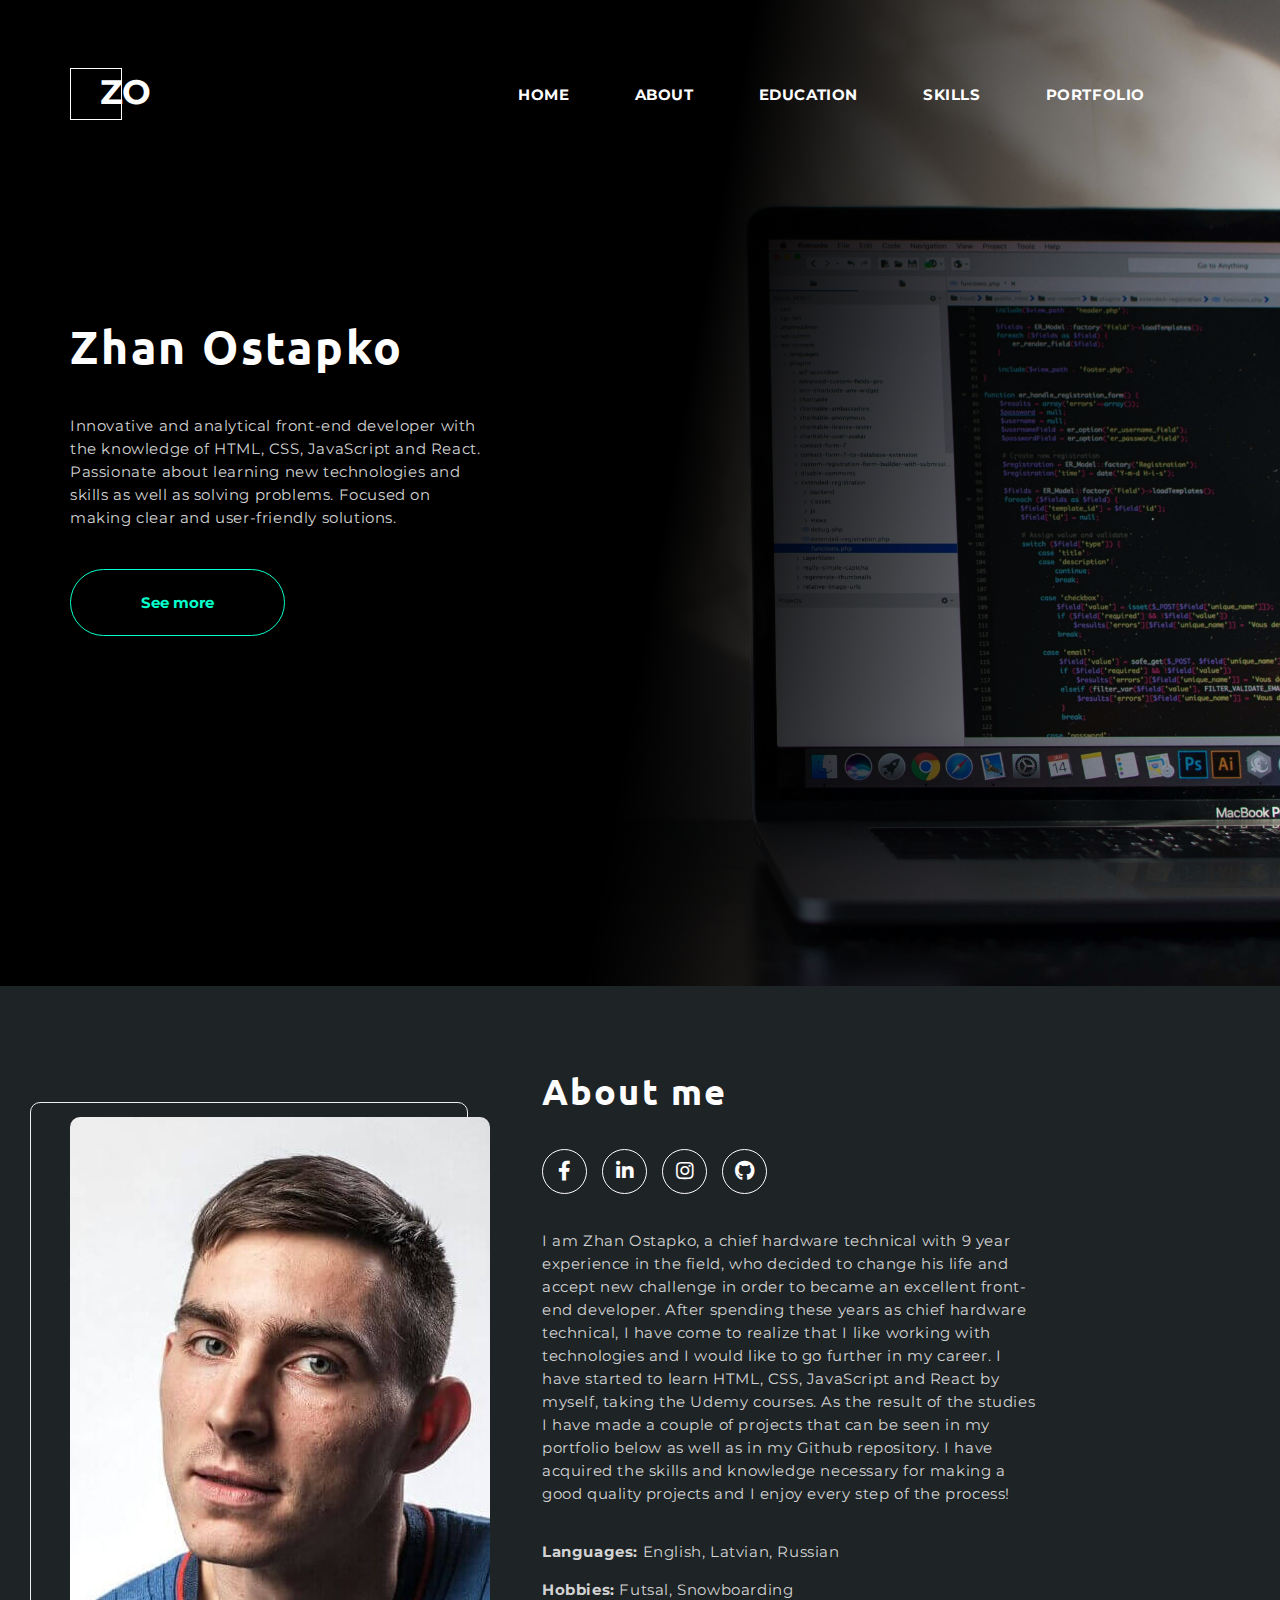
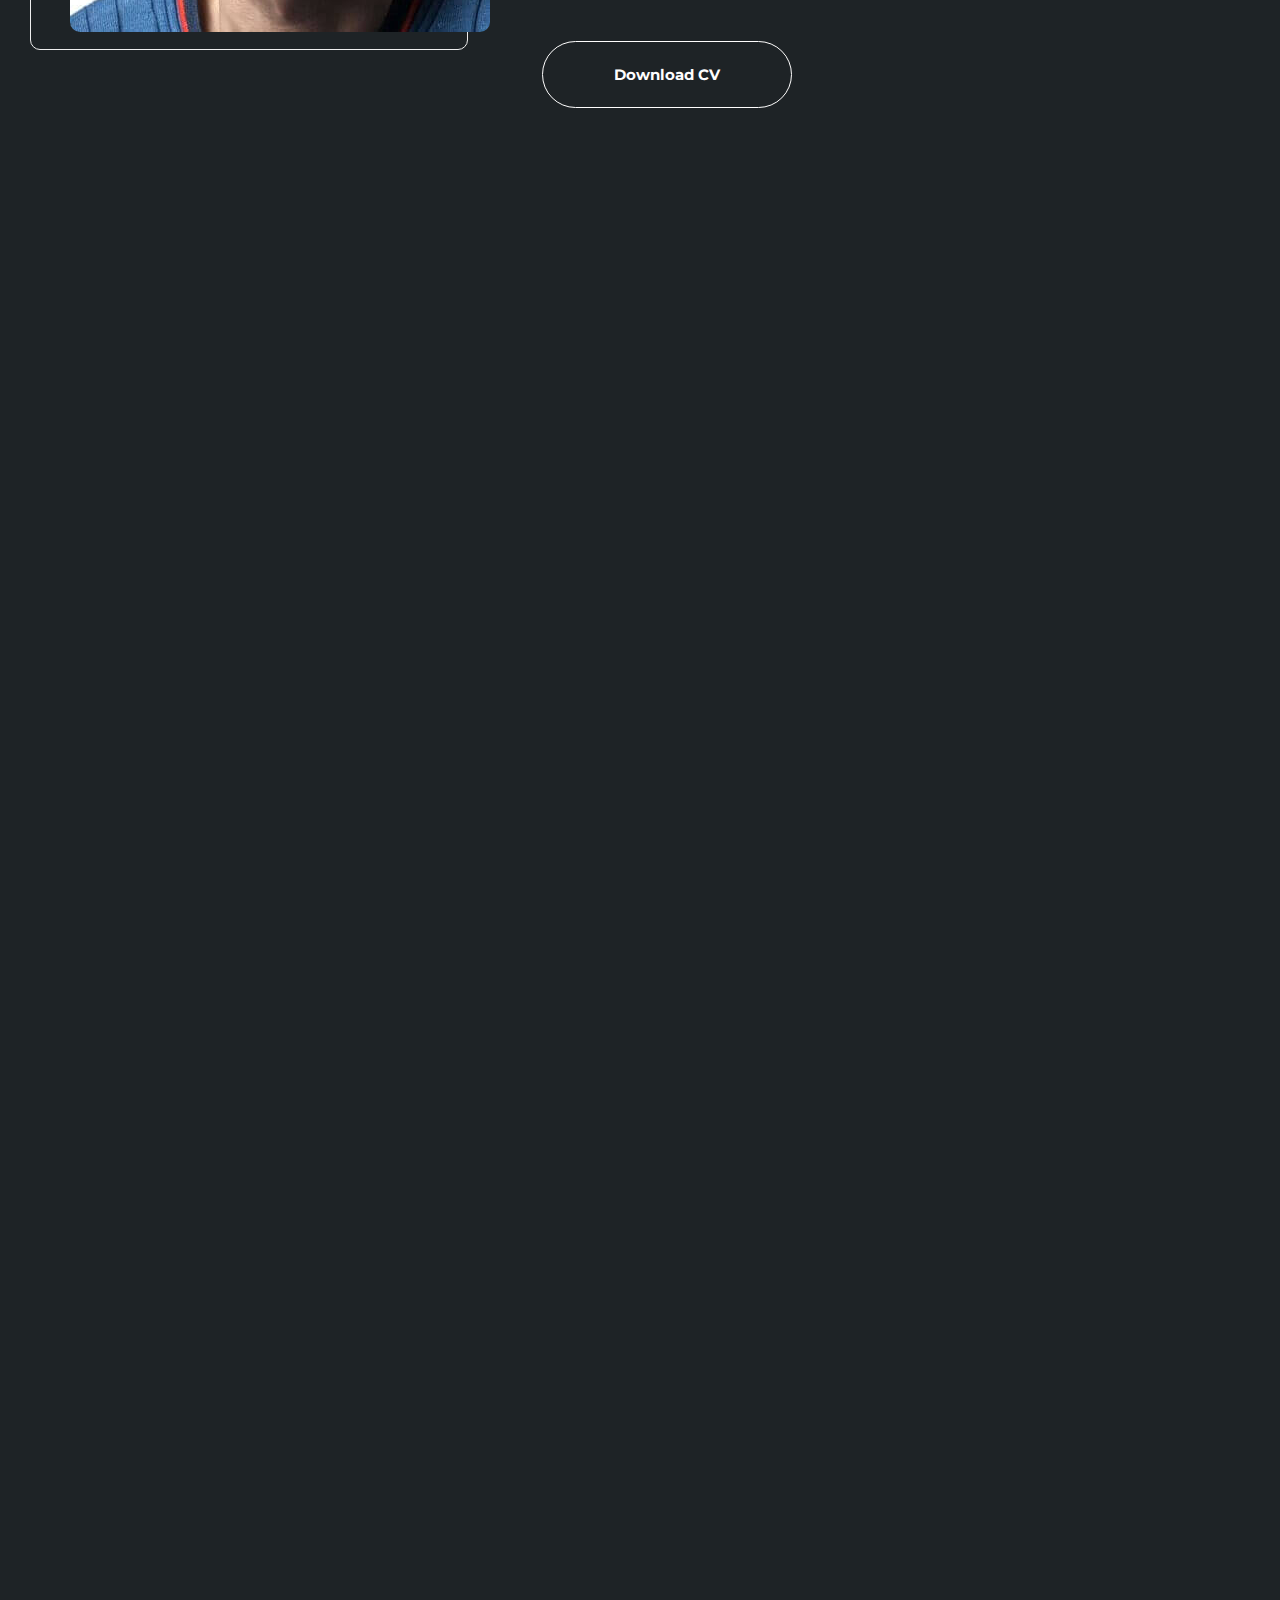
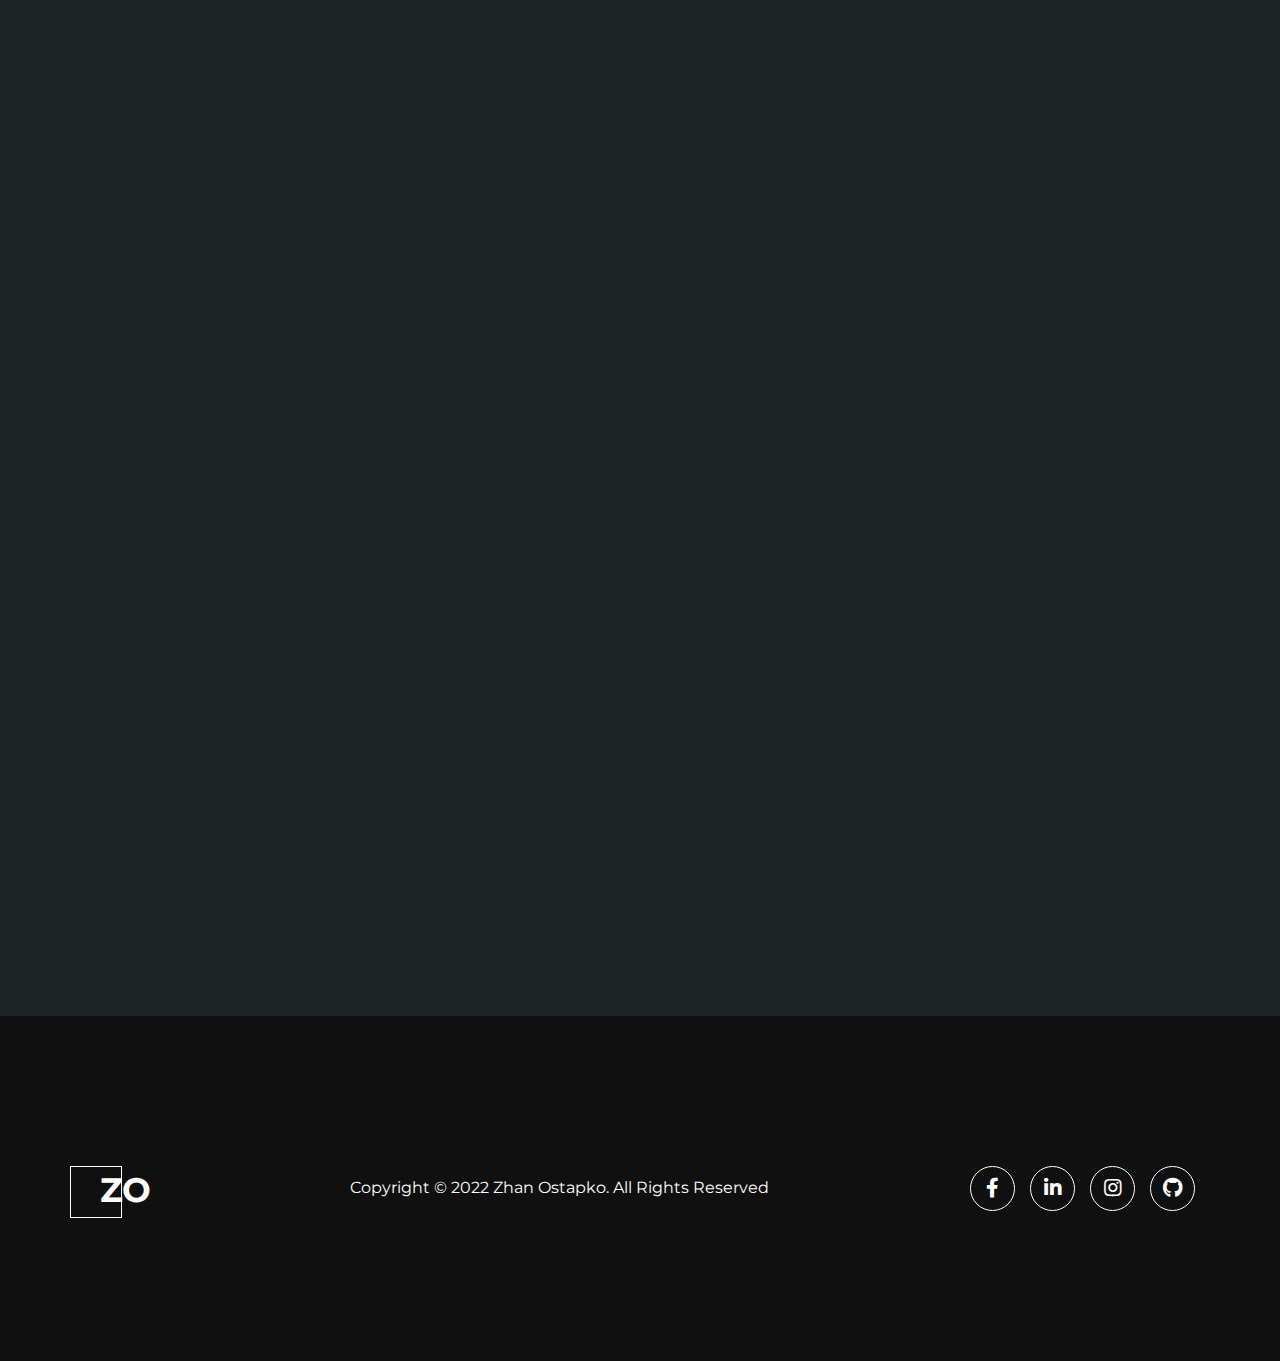
==== index.html @ 80351ca8 "pages update" ====
<!DOCTYPE html>
<html lang="en">
  <head>
    <meta charset="UTF-8" />
    <meta http-equiv="X-UA-Compatible" content="IE=edge" />
    <meta name="viewport" content="width=device-width, initial-scale=1.0" />
    <link
      rel="apple-touch-icon"
      sizes="57x57"
      href="img/icons/apple-icon-57x57.png"
    />
    <link
      rel="apple-touch-icon"
      sizes="60x60"
      href="img/icons/apple-icon-60x60.png"
    />
    <link
      rel="apple-touch-icon"
      sizes="72x72"
      href="img/icons/apple-icon-72x72.png"
    />
    <link
      rel="apple-touch-icon"
      sizes="76x76"
      href="img/icons/apple-icon-76x76.png"
    />
    <link
      rel="apple-touch-icon"
      sizes="114x114"
      href="img/icons/apple-icon-114x114.png"
    />
    <link
      rel="apple-touch-icon"
      sizes="120x120"
      href="img/icons/apple-icon-120x120.png"
    />
    <link
      rel="apple-touch-icon"
      sizes="144x144"
      href="img/icons/apple-icon-144x144.png"
    />
    <link
      rel="apple-touch-icon"
      sizes="152x152"
      href="img/icons/apple-icon-152x152.png"
    />
    <link
      rel="apple-touch-icon"
      sizes="180x180"
      href="img/icons/apple-icon-180x180.png"
    />
    <link
      rel="icon"
      type="image/png"
      sizes="192x192"
      href="img/icons/android-icon-192x192.png"
    />
    <link
      rel="icon"
      type="image/png"
      sizes="32x32"
      href="img/icons/favicon-32x32.png"
    />
    <link
      rel="icon"
      type="image/png"
      sizes="96x96"
      href="img/icons/favicon-96x96.png"
    />
    <link
      rel="icon"
      type="image/png"
      sizes="16x16"
      href="img/icons/favicon-16x16.png"
    />
    <link rel="manifest" href="img/icons/manifest.json" />
    <meta name="msapplication-TileColor" content="#ffffff" />
    <meta
      name="msapplication-TileImage"
      content="img/icons/ms-icon-144x144.png"
    />
    <meta name="theme-color" content="#ffffff" />
    <link
      rel="stylesheet"
      href="https://cdnjs.cloudflare.com/ajax/libs/font-awesome/5.15.4/css/all.min.css"
      integrity="sha512-1ycn6IcaQQ40/MKBW2W4Rhis/DbILU74C1vSrLJxCq57o941Ym01SwNsOMqvEBFlcgUa6xLiPY/NS5R+E6ztJQ=="
      crossorigin="anonymous"
      referrerpolicy="no-referrer"
    />
    <link rel="stylesheet" href="./css/normalize.css" />
    <link rel="stylesheet" href="./css/style.css" />
    <title>Zhan Ostapko | Portfolio Website</title>
  </head>
  <body>
    <section id="home" class="promo">
      <header class="header">
        <div class="container">
          
          <div class="header-wrapper">
            <div class="logo">
              <a href="#" class="logo-text">ZO</a>
            </div>
            
            <nav class="menu">
              <ul class="menu-list">
                <li><a data-goto="home" class="menu-link" href="#">Home</a></li>
                <li><a data-goto="about" class="menu-link" href="#">About</a></li>
                <li><a data-goto="education" class="menu-link" href="#">Education</a></li>
                <li><a data-goto="skills" class="menu-link" href="#">Skills</a></li>
                <li><a data-goto="portfolio" class="menu-link" href="#">Portfolio</a></li>
                </ul>
            </nav>
            <div class="menu-hamburger">
              <span></span>
              <span></span>
              <span></span>
            </div>
          </div>
        </div>
      </header>
      <div class="container">
        <div class="content-wrapper">
          <h1>Zhan Ostapko</h1>
          <div class="promo-text">
            Innovative and analytical front-end developer with the knowledge of HTML, CSS, JavaScript and React. Passionate about learning new technologies and skills as well as solving problems. Focused on making clear and user-friendly solutions. 
          </div>
          <a data-goto="about" class="btn btn-promo" href="#">See more</a>
        </div>
      </div>
    </section>
    <section id="about" class="about">
      <div class="container">
        <div class="about-wrapper">
          <div class="about-photo">
            <img src="./img/IMG-20161207-WA0037.jpg" alt="Jean's photo" />
          </div>
          <div class="about-info">
            <h2 class="heading">About me</h2>
            <div class="icons">
              <a
                target="_blank"
                class="icon"
                href="https://www.facebook.com/profile.php?id=100001519820165"
                ><div class="circle">
                  <i class="fab fa-facebook-f"></i></div
              ></a>
              <a
                target="_blank"
                class="icon"
                href="https://www.linkedin.com/in/zans-ostapko/"
                ><div class="circle">
                  <i class="fab fa-linkedin-in"></i></div
              ></a>
              <a
                target="_blank"
                class="icon"
                href="https://www.instagram.com/zhanostapko/?hl=ru"
                ><div class="circle">
                  <i class="fab fa-instagram"></i></div
              ></a>
              <a target="_blank" class="icon" href="https://github.com/djjean90"
                ><div class="circle">
                  <i class="fab fa-github"></i></div
              ></a>
            </div>
            <div class="about-text">
              I am Zhan Ostapko, a chief hardware technical with 9 year experience in the field, who decided to change his life and accept new challenge in order to became an excellent front-end developer.  After spending these years as chief hardware technical, I have come to realize that I like working with technologies and I would like to go further in my career. I have started to learn HTML, CSS, JavaScript and React by myself, taking the Udemy courses. As the result of the studies I have made a couple of projects that can be seen in my portfolio below as well as in my Github repository. I have acquired the skills and knowledge necessary for making a good quality projects and I enjoy every step of the process!
              <div class="more-info">
                <div><span>Languages: </span> English, Latvian, Russian</div>
                <div><span>Hobbies: </span> Futsal, Snowboarding</div>
              </div>
            </div>

            <a class="btn btn-cv" href="./ZansOtapkoCV.pdf" download>Download CV</a>
          </div>
        </div>
      </div>
    </section>
    <section id="education" class="education section">
      <div class="container">
        <h2 class="heading">Education</h2>
        <div class="education-wrapper">
          <div class="circle">
            <img src="./img/icons/head.png" alt="Education finish point" />
          </div>
         <div class="education-points">
          <div class="education-point right">
            <h3 class="subheading">React - The Complete Guide</h3>
            <div class="education-institution">Udemy.com<span>01.2022 - now</span></div>
            <div class="education-descr">Course contains information regarding react concepts from basics to advanced. Interesting projects focused on those features included. Some Javascript reminders inside the course. </div>
          </div>
          <div class="education-point left">
            <h3 class="subheading">50 Projects In 50 Days - HTML, CSS & JavaScript
            </h3>
            <div class="education-institution">Udemy.com<span>11.2021 - 12.2021 </span></div>
            <div class="education-descr">Course contains many small Javascript projects that allows to strengthen theoretical skills in combination with practical skills. </div>
          </div>
          <div class="education-point right">
            <h3 class="subheading">The Complete JavaScript Course 2021: From zero to Expert
            </h3>
            <div class="education-institution">Udemy.com<span>07.2021 - 11.2021</span></div>
            <div class="education-descr">Almost 70 hours of clear explanation of JavaScript in great details. Also interesting projects after finishing every important section as well as final project in the end of course. </div>
          </div>
          
          <div class="education-point left">
            <h3 class="subheading">The Developer Bootcamp 2021</h3>
            <div class="education-institution">Udemy.com<span>05.2021 - 07.2021 </span></div>
            <div class="education-descr">Course gives the basics of web technology.It provides detailed HTML and CSS explanation including preprocessor SASS and framework Bootstrap. Also basics of of jQuery and Git. </div>
          </div>
          <div class="education-point right">
            <h3 class="subheading">Professional Bachelor's Degree</h3>
            <div class="education-institution">Riga Technical University<span>2009-2015</span></div>
            <div class="education-descr">Professional Bachelor degree in Transport Electronics and Telematics
              Qualification – Electronics engineer</div>
          </div>
         </div>
          <div class="line"></div>
          <div class="circle">
            <img src="./img/icons/bookmark.png" alt="" />
          </div>
        </div>
        </div>
      </div>
    </section>
    <section id="skills" class="skills section">
      <div class="container">
        <h2 class="heading">Skills</h2>
        <div class="skills-wrapper">
          <div class="skill-wrapper">
            <div class="skill-logo"><i class="fab fa-html5"></i></div>
            <div class="skill-text">
              HTML makes the frame of your website or application, also 5th version of language allows me to create more SEO-optimized structure of your product.
            </div>
          </div>
          <div class="skill-wrapper">
            <div class="skill-logo"><i class="fab fa-css3-alt"></i></div>
            <div class="skill-text">
              CSS (Cascading Style Sheets) - language used to style an HTML document. It allows me to create absolutely any design for your website or application. Everything is limited by your imagination.
            </div>
          </div>
          <div class="skill-wrapper">
            <div class="skill-logo"><i class="fab fa-sass"></i></div>
            <div class="skill-text">
              SASS (Syntaxically Awesome Stylesheet) - CSS preprocessor, which helps to code faster in CSS and without the repeats. It allows you to get your project sooner.
            </div>
          </div>
          <div class="skill-wrapper">
            <div class="skill-logo"><i class="fab fa-github"></i></div>
            <div class="skill-text">
              Git - is a software for tracking changes in any set of files. It allows to downgrade any old version of your project if needed.
            </div>
          </div>
          <div class="skill-wrapper">
            <div class="skill-logo"><i class="fab fa-js-square"></i></div>
            <div class="skill-text">
              JavaScript - programming language that allows to make any animation on your website: sliders, modal windows, tabs, receiving data from server and more.
            </div>
          </div>
          <div class="skill-wrapper">
            <div class="skill-logo"><i class="fab fa-react"></i></div>
            <div class="skill-text">
              React - JS framework that allows to create web-applications. Using React we can create more interactive products exactly for your needs.
            </div>
          </div>
        </div>
      </div>
    </section>
    <section id="portfolio" class="portfolio section">
      <div class="container">
        <h2 class="heading">Portfolio</h2>
        <div class="portfolio-wrapper">
          <a href="https://forkify-zans.netlify.app/" target="_blank"
            ><div class="portfolio-item">
              <img
                src="img/projects/forkify.jpg"
                alt="Food App"
              />
              <div class="overlay">
                <div class="expand-icon">
                  <i class="fas fa-expand-arrows-alt"></i>
                </div>
                <div class="project-name">Forkify App</div>
                <div class="project-descr">
                  The application is used to search the recipes for different dishes. Skills used: HTML, SCSS, JavaScript and API.
                </div>
              </div>
            </div></a
          >
          <a href="https://zhanostapko.github.io/BankistApp/" target="_blank"
            ><div class="portfolio-item">
              <img
                src="./img/projects/bankistApp.jpg"
                alt="Bankist App"
              />
              <div class="overlay">
                <div class="expand-icon">
                  <i class="fas fa-expand-arrows-alt"></i>
                </div>
                <div class="project-name">Bankist App</div>
                <div class="project-descr">
                  The application is used to make money transfers similar to internet banking app. Skills used: HTML, CSS, JavaScript.
                </div>
              </div>
            </div></a
          >
          <a href="https://zhanostapko.github.io/BankistWebsite/" target="_blank"
            ><div class="portfolio-item">
              <img
                src="./img/projects/bankist.jpg"
                alt="Bankist project website"
              />
              <div class="overlay">
                <div class="expand-icon">
                  <i class="fas fa-expand-arrows-alt"></i>
                </div>
                <div class="project-name">Bankist website</div>
                <div class="project-descr">
                  Lading page as the advertisement for Bankist App project made by creating attractive design. Skills used: HTML, CSS, JavaScript.
                </div>
              </div>
            </div></a
          >
          <a href="https://zhanostapko.github.io/Guess-a-number/" target="_blank"
            ><div class="portfolio-item">
              <img
                src="./img/projects/GuessGame.jpg"
                alt="Guess a number project"
              />
              <div class="overlay">
                <div class="expand-icon">
                  <i class="fas fa-expand-arrows-alt"></i>
                </div>
                <div class="project-name">Guess a number</div>
                <div class="project-descr">
                  A game that makes you guess the number from 1 to 20 that is randomly selected. Skills used: HTML, CSS, JavaScript.
                </div>
              </div>
            </div></a>
          <a href="https://zhanostapko.github.io/PigGame/" target="_blank"
            ><div class="portfolio-item">
              <img
                src="./img/projects/pigGame.jpg"
                alt="Pig Game project"
              />
              <div class="overlay">
                <div class="expand-icon">
                  <i class="fas fa-expand-arrows-alt"></i>
                </div>
                <div class="project-name">Pig Game</div>
                <div class="project-descr">
                  Game where have to roll a dice in order to collect 100 points, but there is a catch. Skills used: HTML, CSS, Javascript.
                </div>
              </div>
            </div></a
          >
          <a href="https://zhanostapko.github.io/MovieApp/" target="_blank"
            ><div class="portfolio-item">
              <img
                src="./img/projects/movieSearch.jpg"
                alt="Uber partners website"
              />
              <div class="overlay">
                <div class="expand-icon">
                  <i class="fas fa-expand-arrows-alt"></i>
                </div>
                <div class="project-name">Movie Search</div>
                <div class="project-descr">
                  Movies App allows to search different movies with description and rating.  Skills used: HTML, CSS, JavaScript.
                </div>
              </div>
            </div></a
          >
        </div>
      </div>
    </section>
    <footer class="footer">
      <div class="container">
        <div class="footer-wrapper">
          <div class="logo">
            <a href="#" class="logo-text">ZO</a>
          </div>
          <div class="copyright">
            Copyright &copy; 2022 Zhan Ostapko. All Rights Reserved
          </div>
          <div class="icons">
            <a
              target="_blank"
              class="icon"
              href="https://www.facebook.com/profile.php?id=100001519820165"
              ><div class="circle">
                <i class="fab fa-facebook-f"></i></div
            ></a>
            <a
              target="_blank"
              class="icon"
              href="https://www.linkedin.com/in/zans-ostapko/"
              ><div class="circle">
                <i class="fab fa-linkedin-in"></i></div
            ></a>
            <a
              target="_blank"
              class="icon"
              href="https://www.instagram.com/zhanostapko/?hl=ru"
              ><div class="circle">
                <i class="fab fa-instagram"></i></div
            ></a>
            <a target="_blank" class="icon" href="https://github.com/zhanostapko"
              ><div class="circle">
                <i class="fab fa-github"></i></div
            ></a>
          </div>
        </div>
      </div>
    </footer>
    <a href="#" data-goto="home" class="btn btn-circle visible"><i data-goto="home" class="fas fa-arrow-up"></i></a>
    <script src="script.js"></script>
  </body>
</html>
---- css/style.css ----
@import url("https://fonts.googleapis.com/css2?family=Montserrat:wght@400;700&family=Ubuntu&display=swap");
.header {
  position: relative;
  z-index: 5;
}

.header-wrapper {
  display: -webkit-box;
  display: -ms-flexbox;
  display: flex;
  -webkit-box-align: center;
      -ms-flex-align: center;
          align-items: center;
  -webkit-box-pack: justify;
      -ms-flex-pack: justify;
          justify-content: space-between;
}

.logo-text {
  display: block;
  color: #fffefe;
  text-decoration: none;
  font-size: 34px;
  font-weight: 700;
  letter-spacing: -0.04em;
  padding-top: 5px;
  padding-left: 30px;
  position: relative;
}

.logo-text::before {
  content: ' ';
  top: 0px;
  left: 0px;
  position: absolute;
  width: 50px;
  height: 50px;
  border: 1px solid #fffefe;
}

.menu-list {
  list-style-type: none;
  display: -webkit-box;
  display: -ms-flexbox;
  display: flex;
  -ms-flex-wrap: wrap;
      flex-wrap: wrap;
}

.menu-link {
  font-family: "Montserrat", sans-serif;
  font-size: 15px;
  line-height: 1.2;
  font-weight: 700;
  text-transform: uppercase;
  letter-spacing: 0.04em;
  color: #fffefe;
  margin-right: 36px;
  text-decoration: none;
}

.menu-link:hover {
  text-decoration: underline;
  text-underline-offset: 5px;
}

.menu-link:last-child {
  display: inline-block;
  margin-right: 65px;
  margin-top: 10px;
}

.menu-hamburger {
  display: none;
  width: 30px;
  height: 30px;
  position: relative;
}

.menu-hamburger span {
  width: 100%;
  height: 2px;
  top: 50%;
  position: absolute;
  background-color: #fffefe;
  -webkit-transition: all 0.3s ease;
  transition: all 0.3s ease;
}

.menu-hamburger span:first-child {
  top: calc(50% - 8px);
}

.menu-hamburger span:last-child {
  top: calc(50% + 8px);
}

.menu-hamburger.active span:first-child {
  -webkit-transform: translateY(8px) rotate(45deg) scale(1.2);
          transform: translateY(8px) rotate(45deg) scale(1.2);
}

.menu-hamburger.active span:last-child {
  -webkit-transform: translateY(-8px) rotate(-45deg) scale(1.2);
          transform: translateY(-8px) rotate(-45deg) scale(1.2);
}

.menu-hamburger.active span:nth-child(2) {
  display: none;
}

.promo {
  padding: 60px 20px 350px;
  background-image: url("../img/bg-img1.jpg");
  background-repeat: no-repeat;
  background-size: cover;
  background-position: center;
  position: relative;
  z-index: 1;
}

.promo::before {
  content: '';
  position: absolute;
  top: 0;
  left: 0;
  right: 0;
  bottom: 0;
  background: black;
  background: linear-gradient(100deg, black 52%, rgba(0, 212, 255, 0) 100%);
  z-index: 2;
}

.content-wrapper {
  display: -webkit-box;
  display: -ms-flexbox;
  display: flex;
  -webkit-box-orient: vertical;
  -webkit-box-direction: normal;
      -ms-flex-direction: column;
          flex-direction: column;
  margin-top: 200px;
  position: relative;
  z-index: 2;
}

.content-wrapper h1 {
  margin: 0;
  font-family: "Ubuntu", sans-serif;
  font-size: 46px;
  font-weight: 700;
  letter-spacing: 0.06em;
}

.content-wrapper .promo-text {
  max-width: 411px;
  font-size: 15px;
  line-height: 23px;
  font-weight: 400;
  letter-spacing: 0.04em;
  margin-top: 41px;
  color: #d3d3d3;
}

.btn {
  margin-top: 40px;
  padding: 21px 61px;
  border: 1px solid #fffefe;
  border-radius: 40px;
  text-decoration: none;
  color: #fffefe;
  width: 215px;
  font-size: 15px;
  line-height: 23px;
  font-weight: 700;
  text-align: center;
}

.btn:hover {
  color: #05ffcd;
  border-color: #05ffcd;
}

.btn-cv {
  width: 250px;
}

.btn-promo {
  color: #05ffcd;
  border: 1px solid #05ffcd;
}

.btn-promo:hover {
  color: #fffefe;
  border-color: #fffefe;
}

.btn-circle {
  position: fixed;
  right: 15px;
  bottom: 15px;
  width: 50px;
  height: 50px;
  border-radius: 50%;
  padding: 0;
  z-index: 100;
  display: -webkit-box;
  display: -ms-flexbox;
  display: flex;
  -webkit-box-align: center;
      -ms-flex-align: center;
          align-items: center;
  -webkit-box-pack: center;
      -ms-flex-pack: center;
          justify-content: center;
  opacity: 0;
  -webkit-transition: opacity 0.5s ease-in-out;
  transition: opacity 0.5s ease-in-out;
}

.visible {
  opacity: 1;
}

.about {
  padding-top: 55px;
  padding-bottom: 55px;
  background-color: #1e2326;
  z-index: 5;
}

.about-wrapper {
  display: -webkit-box;
  display: -ms-flexbox;
  display: flex;
  -webkit-box-align: center;
      -ms-flex-align: center;
          align-items: center;
}

.about-photo {
  position: relative;
  max-width: 420px;
  margin-right: 52px;
}

.about-photo::before {
  content: '';
  position: absolute;
  display: block;
  top: -15px;
  left: -40px;
  width: calc(100% + 3.75%);
  height: calc(100% + 6.1%);
  border: 1px solid #eeeeee;
  border-radius: 10px;
  z-index: 0;
}

.about-photo img {
  display: block;
  position: relative;
  -o-object-fit: cover;
     object-fit: cover;
  width: 100%;
  border-radius: 10px;
}

.about-info {
  display: -webkit-box;
  display: -ms-flexbox;
  display: flex;
  -webkit-box-orient: vertical;
  -webkit-box-direction: normal;
      -ms-flex-direction: column;
          flex-direction: column;
}

.about-text {
  font-size: 15px;
  line-height: 23px;
  font-weight: 400;
  letter-spacing: 0.04em;
  color: #d3d3d3;
  max-width: 500px;
  margin-top: 35px;
}

.heading {
  font-family: "Ubuntu", sans-serif;
  font-size: 36px;
  font-weight: 700;
  letter-spacing: 0.06em;
  margin-bottom: 36px;
}

.more-info {
  margin-top: 35px;
}

.more-info span {
  font-weight: 700;
}

.more-info div {
  margin-top: 15px;
}

.icons {
  display: -webkit-box;
  display: -ms-flexbox;
  display: flex;
  -webkit-box-align: center;
      -ms-flex-align: center;
          align-items: center;
}

.icon {
  margin-right: 15px;
  color: #fffefe;
  text-decoration: none;
}

.icon:hover {
  color: #05ffcd;
}

.circle {
  border-radius: 50%;
  width: 45px;
  height: 45px;
  border: 1px solid;
  display: -webkit-box;
  display: -ms-flexbox;
  display: flex;
  -webkit-box-align: center;
      -ms-flex-align: center;
          align-items: center;
  -webkit-box-pack: center;
      -ms-flex-pack: center;
          justify-content: center;
}

.circle i {
  font-size: 20px;
}

.footer {
  background-color: #101010;
  padding: 150px 0;
}

.footer-wrapper {
  display: -webkit-box;
  display: -ms-flexbox;
  display: flex;
  -webkit-box-align: center;
      -ms-flex-align: center;
          align-items: center;
  -webkit-box-pack: justify;
      -ms-flex-pack: justify;
          justify-content: space-between;
}

.skills {
  background-color: #1e2326;
  padding: 55px 20px;
}

.skills .container {
  -webkit-transition: opacity 1s ease-in, -webkit-transform 1s ease-in;
  transition: opacity 1s ease-in, -webkit-transform 1s ease-in;
  transition: opacity 1s ease-in, transform 1s ease-in;
  transition: opacity 1s ease-in, transform 1s ease-in, -webkit-transform 1s ease-in;
}

.skills .heading {
  margin: 0;
  margin-bottom: 105px;
  text-align: center;
}

.skills-wrapper {
  display: -webkit-box;
  display: -ms-flexbox;
  display: flex;
  -webkit-box-align: center;
      -ms-flex-align: center;
          align-items: center;
  -webkit-box-pack: justify;
      -ms-flex-pack: justify;
          justify-content: space-between;
  -ms-flex-wrap: wrap;
      flex-wrap: wrap;
  row-gap: 85px;
}

.skill-wrapper {
  display: -webkit-box;
  display: -ms-flexbox;
  display: flex;
  -webkit-box-orient: vertical;
  -webkit-box-direction: normal;
      -ms-flex-direction: column;
          flex-direction: column;
  -webkit-box-align: center;
      -ms-flex-align: center;
          align-items: center;
  -webkit-box-pack: center;
      -ms-flex-pack: center;
          justify-content: center;
  color: #d3d3d3;
}

.skill-text {
  width: 300px;
  text-align: center;
}

.skill-logo {
  font-size: 35px;
  margin-bottom: 71px;
  position: relative;
}

.skill-logo::before {
  content: '';
  position: absolute;
  top: 50%;
  left: 50%;
  -webkit-transform: translate(-50%, -50%);
          transform: translate(-50%, -50%);
  width: 100px;
  height: 100px;
  border: 5px solid #05ffcd;
  border-radius: 50%;
}

.portfolio {
  padding: 55px 20px;
  background-color: #1e2326;
}

.portfolio .container {
  -webkit-transition: opacity 1s ease-in, -webkit-transform 1s ease-in;
  transition: opacity 1s ease-in, -webkit-transform 1s ease-in;
  transition: opacity 1s ease-in, transform 1s ease-in;
  transition: opacity 1s ease-in, transform 1s ease-in, -webkit-transform 1s ease-in;
}

.portfolio .heading {
  margin: 0;
  margin-bottom: 60px;
  text-align: center;
}

.portfolio-wrapper {
  display: -webkit-box;
  display: -ms-flexbox;
  display: flex;
  -webkit-box-pack: justify;
      -ms-flex-pack: justify;
          justify-content: space-between;
  -ms-flex-wrap: wrap;
      flex-wrap: wrap;
  gap: 10px;
}

.portfolio-wrapper a {
  max-width: 370px;
  max-height: 245px;
  text-decoration: none;
  color: #d3d3d3;
}

.portfolio-item {
  width: 370px;
  height: 245px;
  position: relative;
}

.portfolio-item img {
  width: 100%;
  height: 100%;
}

.overlay {
  position: absolute;
  top: 0;
  left: 0;
  bottom: 0;
  right: 0;
  background-color: rgba(30, 35, 38, 0.8);
  opacity: 0;
  display: -webkit-box;
  display: -ms-flexbox;
  display: flex;
  -webkit-box-orient: vertical;
  -webkit-box-direction: normal;
      -ms-flex-direction: column;
          flex-direction: column;
  -webkit-box-align: center;
      -ms-flex-align: center;
          align-items: center;
  -webkit-box-pack: center;
      -ms-flex-pack: center;
          justify-content: center;
}

.overlay:hover {
  opacity: 1;
}

.expand-icon {
  font-size: 38px;
  color: #05ffcd;
  margin-bottom: 25px;
}

.project-name {
  font-family: "Ubuntu", sans-serif;
  font-size: 20px;
  font-weight: 700;
  letter-spacing: 0.06em;
  color: #fffefe;
  margin-bottom: 23px;
}

.project-descr {
  font-size: 15px;
  line-height: 23px;
  font-weight: 400;
  letter-spacing: 0.04em;
  color: #d3d3d3;
  text-align: center;
  max-width: 265px;
}

.subheading {
  position: relative;
  font-family: "Ubuntu", sans-serif;
  font-size: 26px;
  font-weight: 700;
  letter-spacing: 0.06em;
  color: #fffefe;
  margin: 0;
  margin-bottom: 18px;
}

.subheading::before {
  content: '';
  position: absolute;
  height: 12px;
  width: 12px;
  top: 50%;
  -webkit-transform: translateY(-50%);
          transform: translateY(-50%);
  left: -49px;
  z-index: 10;
  border-radius: 50%;
  background-color: #05ffcd;
}

.education {
  padding: 55px 0;
  background-color: #1e2326;
}

.education .container {
  -webkit-transition: opacity 1s ease-in, -webkit-transform 1s ease-in;
  transition: opacity 1s ease-in, -webkit-transform 1s ease-in;
  transition: opacity 1s ease-in, transform 1s ease-in;
  transition: opacity 1s ease-in, transform 1s ease-in, -webkit-transform 1s ease-in;
}

.education-descr {
  margin-bottom: 30px;
}

.education .heading {
  text-align: center;
}

.education-institution {
  font-family: "Ubuntu", sans-serif;
  font-size: 18px;
  font-weight: 400;
  letter-spacing: 0.06em;
  color: #fffefe;
  margin-bottom: 21px;
}

.education-institution span {
  margin-left: 13px;
  font-size: 15px;
}

.education-institution span::before {
  content: '';
  display: inline-block;
  margin-right: 13px;
  top: 50%;
  -webkit-transform: translateY(-50%);
          transform: translateY(-50%);
  padding-right: -5px;
  width: 6px;
  height: 6px;
  background-color: #05ffcd;
  border-radius: 50%;
}

.education-wrapper {
  position: relative;
  margin: 0 auto;
  display: -webkit-box;
  display: -ms-flexbox;
  display: flex;
  -webkit-box-orient: vertical;
  -webkit-box-direction: normal;
      -ms-flex-direction: column;
          flex-direction: column;
  -webkit-box-pack: center;
      -ms-flex-pack: center;
          justify-content: center;
  -webkit-box-align: center;
      -ms-flex-align: center;
          align-items: center;
  max-width: 960px;
  overflow-x: hidden;
}

.education-points {
  position: relative;
  display: -ms-grid;
  display: grid;
  -ms-grid-columns: (1fr)[2];
      grid-template-columns: repeat(2, 1fr);
  grid-template-columns: repeat(2, 1fr);
  -ms-grid-column: 2;
  grid-column: 2;
  -webkit-column-gap: 86px;
          column-gap: 86px;
}

.education-point {
  margin-top: 22px;
  max-width: 440px;
  text-align: right;
  -webkit-transition: opacity 2s ease-in, -webkit-transform 0.5s ease-out;
  transition: opacity 2s ease-in, -webkit-transform 0.5s ease-out;
  transition: opacity 2s ease-in, transform 0.5s ease-out;
  transition: opacity 2s ease-in, transform 0.5s ease-out, -webkit-transform 0.5s ease-out;
}

.education-point.hidden {
  opacity: 0;
}

.education-point.hidden.right {
  -webkit-transform: translateX(100vw);
          transform: translateX(100vw);
}

.education-point.hidden.left {
  -webkit-transform: translateX(-100vw);
          transform: translateX(-100vw);
}

.education-point.right {
  text-align: left;
  -ms-grid-column: 2;
  grid-column: 2;
}

.education-point.visible {
  opacity: 1;
  -webkit-transform: none;
          transform: none;
}

.education-point.visible.left, .education-point.visible.right {
  -webkit-transform: none;
          transform: none;
}

.education-point:nth-child(2), .education-point:nth-child(4) {
  margin-top: -80px;
  margin-bottom: 30px;
}

.education-point.left .subheading::before {
  left: calc(100% + 37px);
}

.line {
  position: absolute;
  width: 2px;
  height: calc(100% - 90px);
  background-color: #31383d;
}

@media (max-width: 1199.98px) {
  .container {
    width: 960px;
    padding: 0 15px;
  }
  .about-wrapper {
    padding-left: 10px;
  }
  .about-photo {
    width: 340px;
  }
  .portfolio-wrapper {
    -ms-flex-pack: distribute;
        justify-content: space-around;
  }
}

@media (max-width: 991.98px) {
  .container {
    width: 720px;
  }
  .about {
    padding-top: 55px;
  }
  .education .heading {
    margin-top: 0;
  }
  .education-point:nth-child(2), .education-point:nth-child(4) {
    margin-top: -160px;
  }
  .footer {
    padding: 50px 0;
  }
  .footer-wrapper {
    height: 200px;
    -webkit-box-orient: vertical;
    -webkit-box-direction: normal;
        -ms-flex-direction: column;
            flex-direction: column;
    -webkit-box-pack: justify;
        -ms-flex-pack: justify;
            justify-content: space-between;
  }
  .footer-wrapper .icons {
    -webkit-box-ordinal-group: 0;
        -ms-flex-order: -1;
            order: -1;
  }
  .menu {
    display: -webkit-box;
    display: -ms-flexbox;
    display: flex;
    position: fixed;
    top: 0;
    left: -100%;
    width: 100%;
    height: 100vh;
    padding: 20px 15px;
    background-color: rgba(0, 0, 0, 0.8);
    -webkit-transition: 0.6s all;
    transition: 0.6s all;
    -webkit-box-pack: center;
        -ms-flex-pack: center;
            justify-content: center;
    -webkit-box-align: center;
        -ms-flex-align: center;
            align-items: center;
    z-index: 10;
  }
  .menu-list {
    height: 60%;
    -webkit-box-orient: vertical;
    -webkit-box-direction: normal;
        -ms-flex-direction: column;
            flex-direction: column;
    -webkit-box-align: center;
        -ms-flex-align: center;
            align-items: center;
    -webkit-box-pack: justify;
        -ms-flex-pack: justify;
            justify-content: space-between;
  }
  .menu-hamburger {
    display: block;
    z-index: 15;
  }
  .active {
    left: 0;
  }
}

@media (max-width: 767.98px) {
  .container {
    width: 540px;
  }
  .about {
    padding: 27px 0;
  }
  .about-wrapper {
    -webkit-box-orient: vertical;
    -webkit-box-direction: normal;
        -ms-flex-direction: column;
            flex-direction: column;
    -webkit-box-align: center;
        -ms-flex-align: center;
            align-items: center;
  }
  .about-photo {
    width: 250px;
    margin: 0 auto;
  }
  .about-info {
    text-align: center;
    -webkit-box-align: center;
        -ms-flex-align: center;
            align-items: center;
  }
  .education {
    padding: 27px 0;
  }
  .education-points {
    display: -webkit-box;
    display: -ms-flexbox;
    display: flex;
    -webkit-box-orient: vertical;
    -webkit-box-direction: normal;
        -ms-flex-direction: column;
            flex-direction: column;
    -ms-flex-wrap: wrap;
        flex-wrap: wrap;
  }
  .education-point {
    text-align: center;
  }
  .education-point.right {
    text-align: center;
  }
  .education-point:nth-child(2), .education-point:nth-child(4) {
    margin-top: 0;
    margin-bottom: 0;
  }
  .education .circle,
  .education .line {
    display: none;
  }
  .education .subheading::before {
    display: none;
  }
  .skills {
    padding: 27px 0;
  }
  .skills-wrapper {
    -webkit-box-pack: center;
        -ms-flex-pack: center;
            justify-content: center;
  }
  .portfolio {
    padding: 27px 0;
  }
  .footer .copyright {
    text-align: center;
  }
}

@media (max-width: 575.98px) {
  .container {
    width: 100%;
    padding: 0 15px;
  }
}

@media (max-width: 320px) {
  .container {
    width: 100%;
    padding: 0 15px;
  }
  .about-photo {
    width: 200px;
  }
}

* {
  -webkit-box-sizing: border-box;
          box-sizing: border-box;
}

body {
  font-family: "Montserrat", sans-serif;
  font-weight: 400;
  color: #fffefe;
  overflow-x: hidden;
}

.container {
  max-width: 1140px;
  margin: 0 auto;
}

.section-hidden .container {
  opacity: 0;
  -webkit-transform: translateY(20%);
          transform: translateY(20%);
}
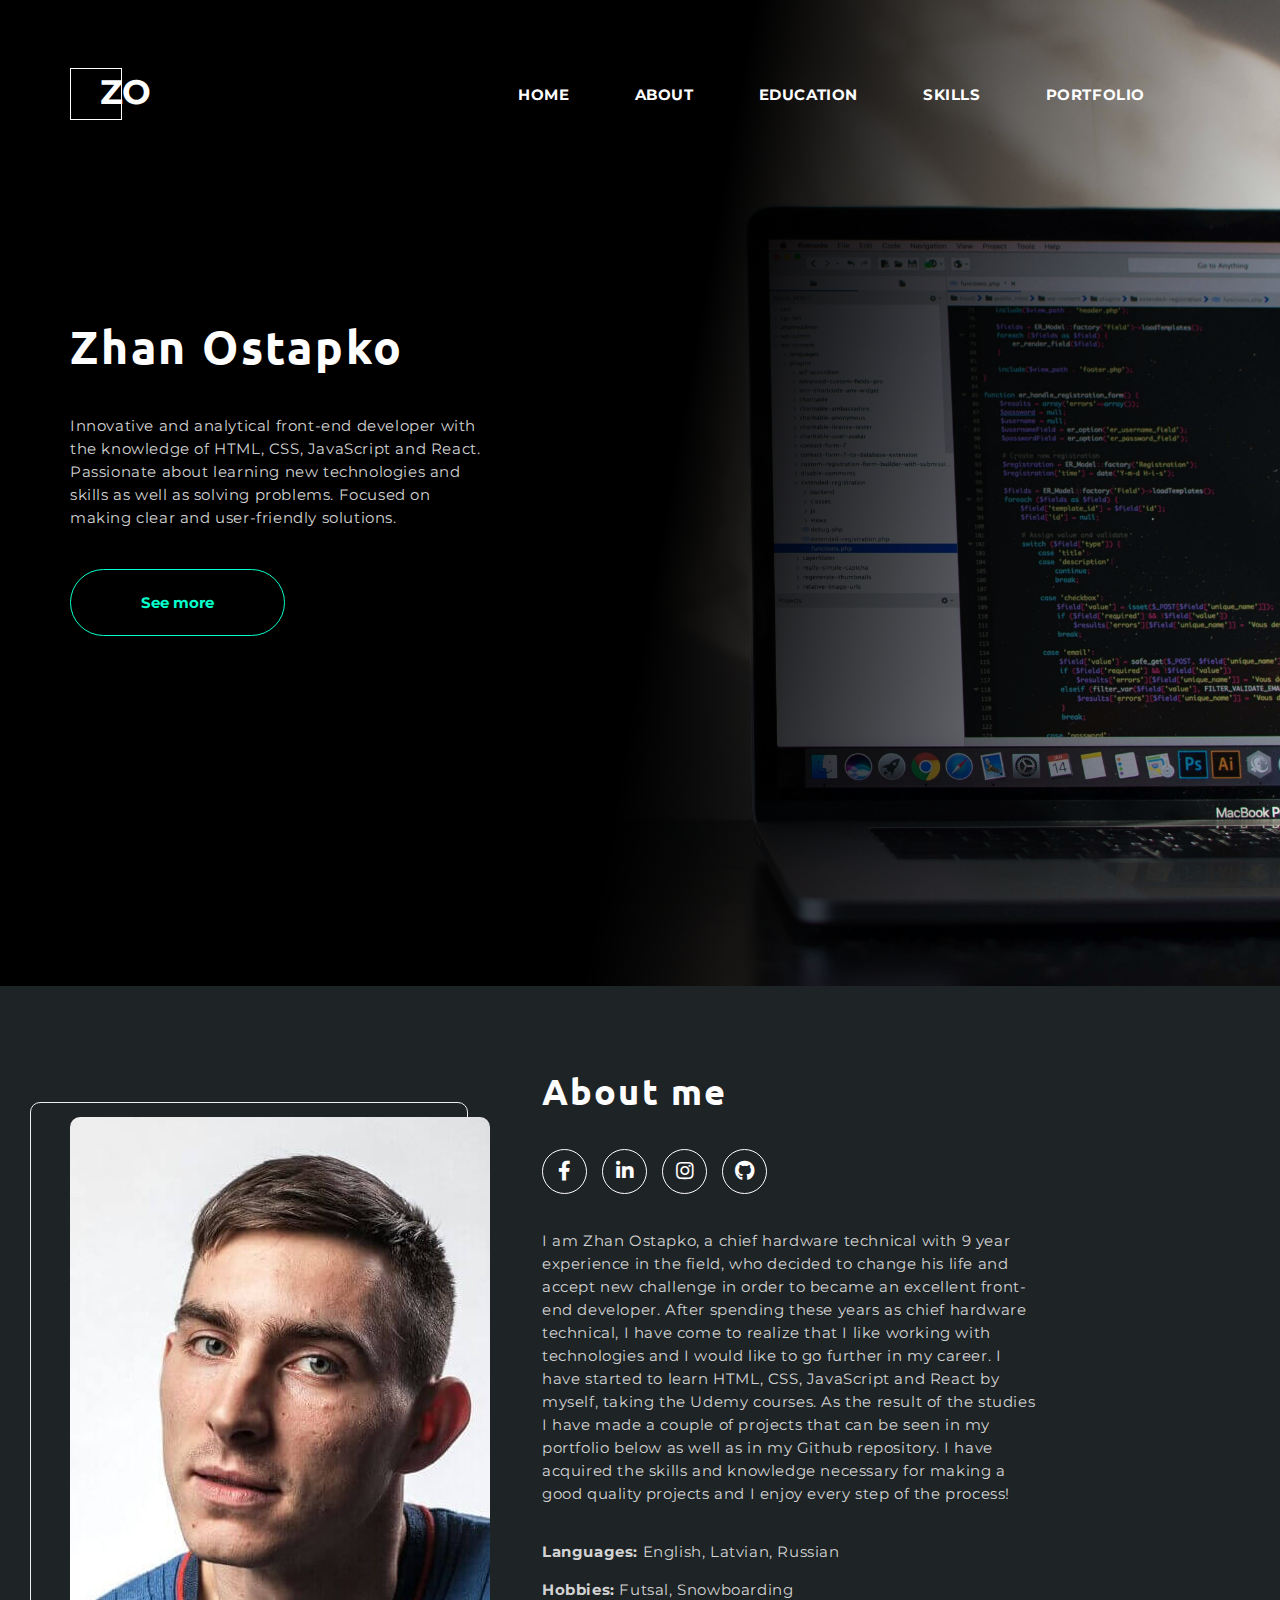
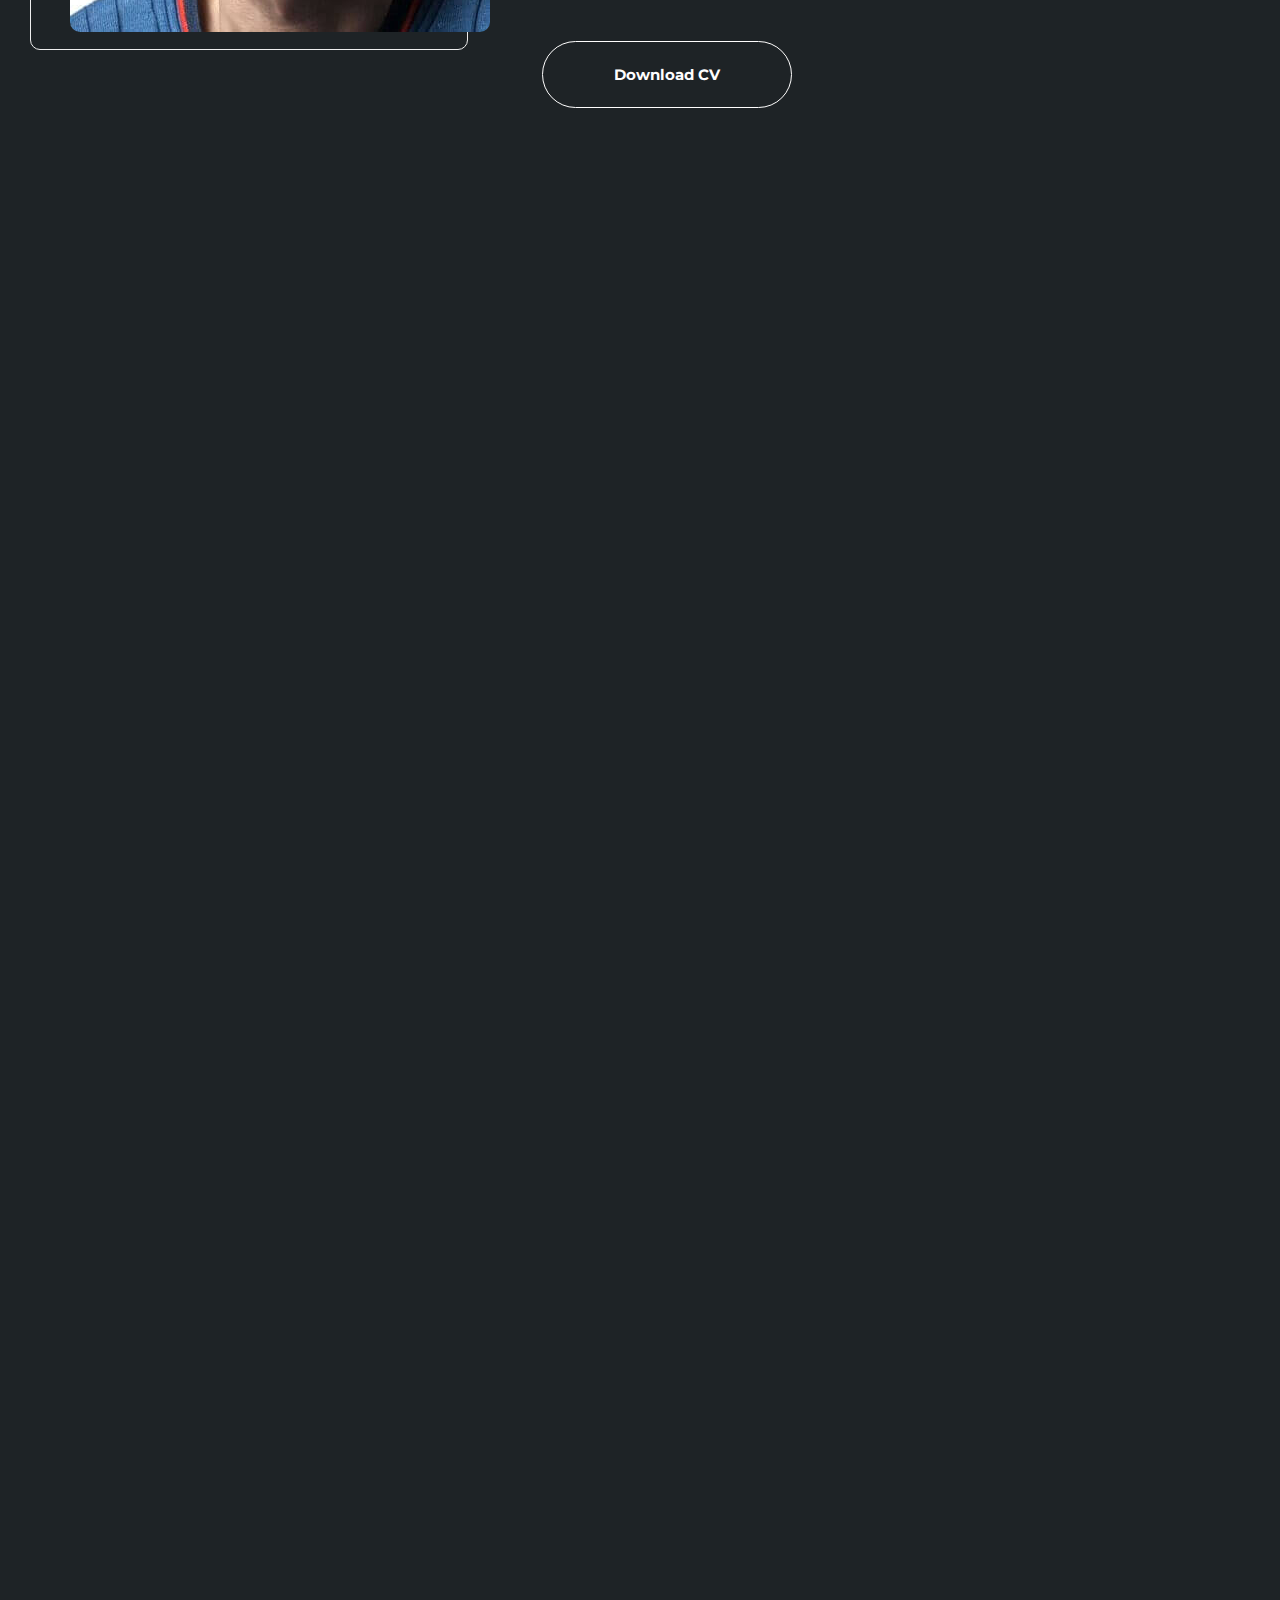
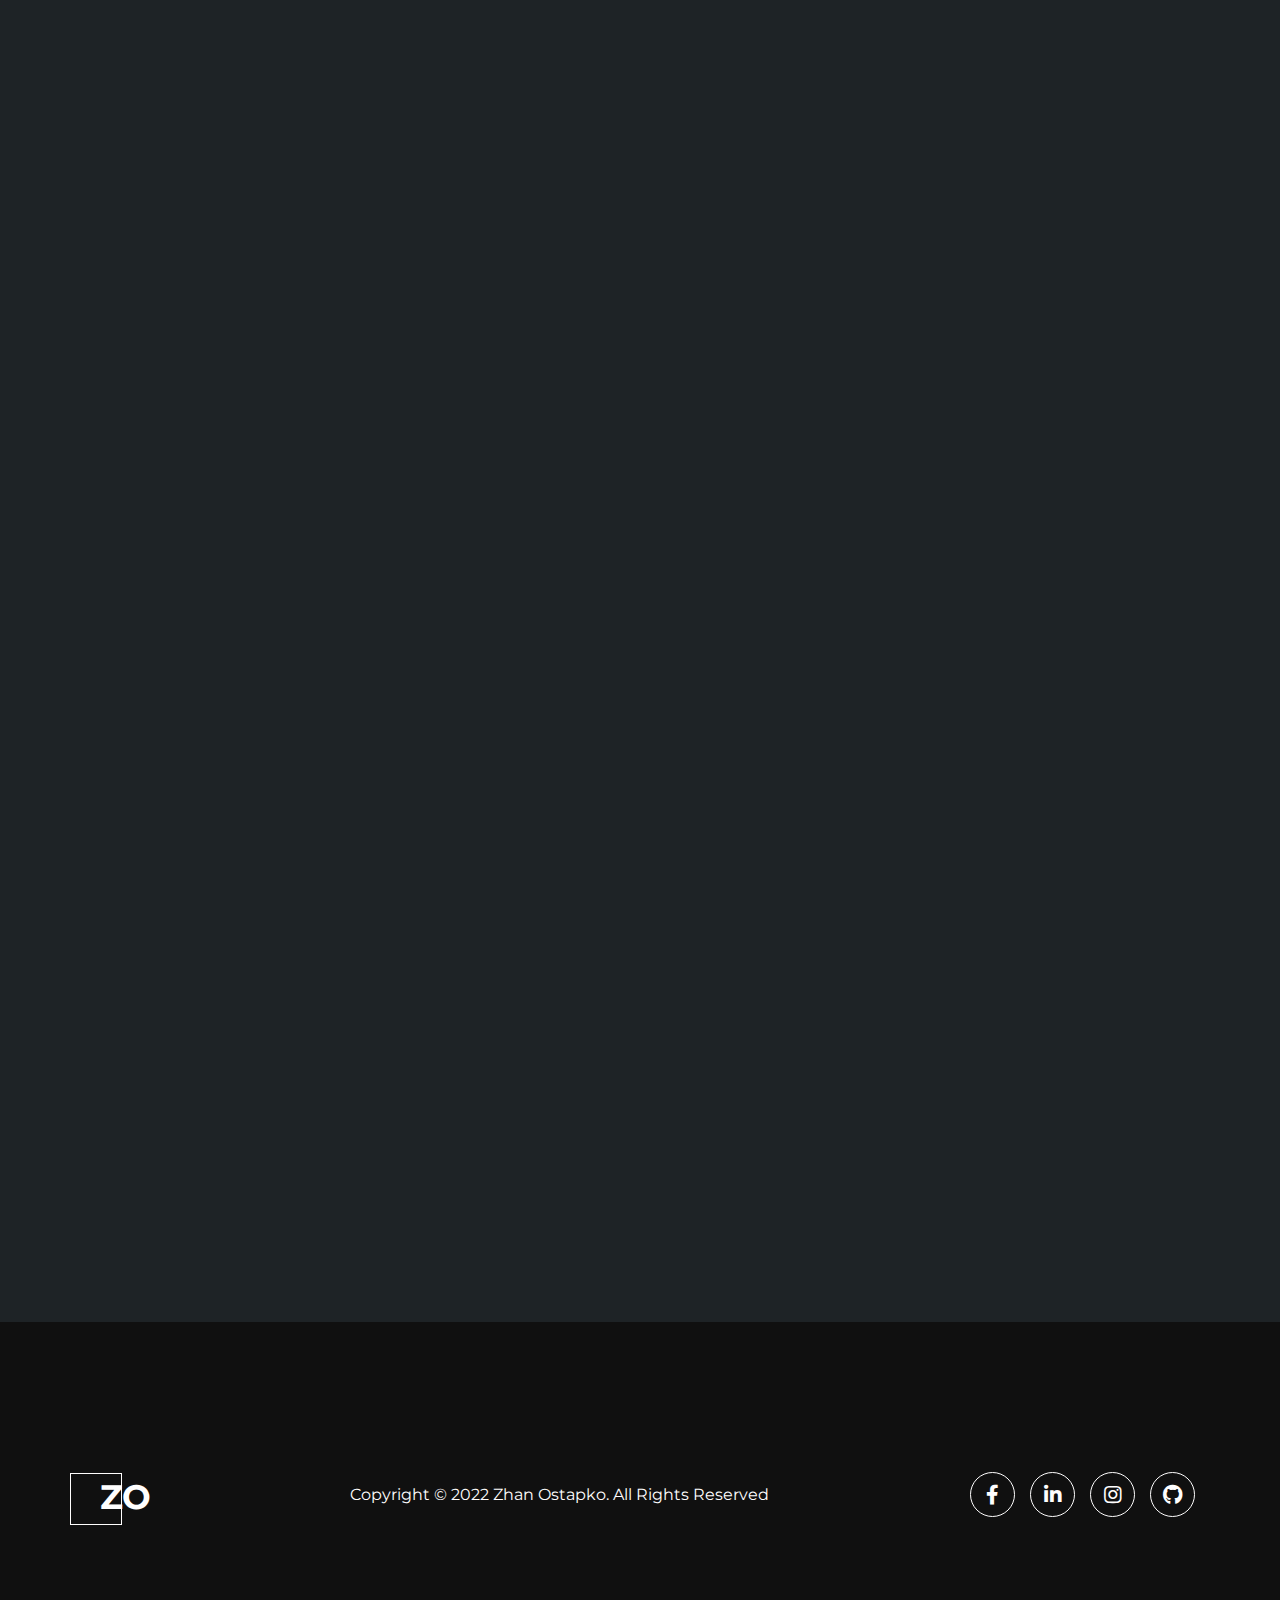
==== commit 3bb60898: "project adding" ====
--- a/index.html
+++ b/index.html
@@ -95,20 +95,31 @@
     <section id="home" class="promo">
       <header class="header">
         <div class="container">
-          
           <div class="header-wrapper">
             <div class="logo">
               <a href="#" class="logo-text">ZO</a>
             </div>
-            
+
             <nav class="menu">
               <ul class="menu-list">
                 <li><a data-goto="home" class="menu-link" href="#">Home</a></li>
-                <li><a data-goto="about" class="menu-link" href="#">About</a></li>
-                <li><a data-goto="education" class="menu-link" href="#">Education</a></li>
-                <li><a data-goto="skills" class="menu-link" href="#">Skills</a></li>
-                <li><a data-goto="portfolio" class="menu-link" href="#">Portfolio</a></li>
-                </ul>
+                <li>
+                  <a data-goto="about" class="menu-link" href="#">About</a>
+                </li>
+                <li>
+                  <a data-goto="education" class="menu-link" href="#"
+                    >Education</a
+                  >
+                </li>
+                <li>
+                  <a data-goto="skills" class="menu-link" href="#">Skills</a>
+                </li>
+                <li>
+                  <a data-goto="portfolio" class="menu-link" href="#"
+                    >Portfolio</a
+                  >
+                </li>
+              </ul>
             </nav>
             <div class="menu-hamburger">
               <span></span>
@@ -122,7 +133,10 @@
         <div class="content-wrapper">
           <h1>Zhan Ostapko</h1>
           <div class="promo-text">
-            Innovative and analytical front-end developer with the knowledge of HTML, CSS, JavaScript and React. Passionate about learning new technologies and skills as well as solving problems. Focused on making clear and user-friendly solutions. 
+            Innovative and analytical front-end developer with the knowledge of
+            HTML, CSS, JavaScript and React. Passionate about learning new
+            technologies and skills as well as solving problems. Focused on
+            making clear and user-friendly solutions.
           </div>
           <a data-goto="about" class="btn btn-promo" href="#">See more</a>
         </div>
@@ -158,20 +172,36 @@
                 ><div class="circle">
                   <i class="fab fa-instagram"></i></div
               ></a>
-              <a target="_blank" class="icon" href="https://github.com/djjean90"
+              <a
+                target="_blank"
+                class="icon"
+                href="https://github.com/zhanostapko"
                 ><div class="circle">
                   <i class="fab fa-github"></i></div
               ></a>
             </div>
             <div class="about-text">
-              I am Zhan Ostapko, a chief hardware technical with 9 year experience in the field, who decided to change his life and accept new challenge in order to became an excellent front-end developer.  After spending these years as chief hardware technical, I have come to realize that I like working with technologies and I would like to go further in my career. I have started to learn HTML, CSS, JavaScript and React by myself, taking the Udemy courses. As the result of the studies I have made a couple of projects that can be seen in my portfolio below as well as in my Github repository. I have acquired the skills and knowledge necessary for making a good quality projects and I enjoy every step of the process!
+              I am Zhan Ostapko, a chief hardware technical with 9 year
+              experience in the field, who decided to change his life and accept
+              new challenge in order to became an excellent front-end developer.
+              After spending these years as chief hardware technical, I have
+              come to realize that I like working with technologies and I would
+              like to go further in my career. I have started to learn HTML,
+              CSS, JavaScript and React by myself, taking the Udemy courses. As
+              the result of the studies I have made a couple of projects that
+              can be seen in my portfolio below as well as in my Github
+              repository. I have acquired the skills and knowledge necessary for
+              making a good quality projects and I enjoy every step of the
+              process!
               <div class="more-info">
                 <div><span>Languages: </span> English, Latvian, Russian</div>
                 <div><span>Hobbies: </span> Futsal, Snowboarding</div>
               </div>
             </div>
 
-            <a class="btn btn-cv" href="./ZansOtapkoCV.pdf" download>Download CV</a>
+            <a class="btn btn-cv" href="./ZansOtapkoCV.pdf" download
+              >Download CV</a
+            >
           </div>
         </div>
       </div>
@@ -183,42 +213,71 @@
           <div class="circle">
             <img src="./img/icons/head.png" alt="Education finish point" />
           </div>
-         <div class="education-points">
-          <div class="education-point right">
-            <h3 class="subheading">React - The Complete Guide</h3>
-            <div class="education-institution">Udemy.com<span>01.2022 - now</span></div>
-            <div class="education-descr">Course contains information regarding react concepts from basics to advanced. Interesting projects focused on those features included. Some Javascript reminders inside the course. </div>
-          </div>
-          <div class="education-point left">
-            <h3 class="subheading">50 Projects In 50 Days - HTML, CSS & JavaScript
-            </h3>
-            <div class="education-institution">Udemy.com<span>11.2021 - 12.2021 </span></div>
-            <div class="education-descr">Course contains many small Javascript projects that allows to strengthen theoretical skills in combination with practical skills. </div>
-          </div>
-          <div class="education-point right">
-            <h3 class="subheading">The Complete JavaScript Course 2021: From zero to Expert
-            </h3>
-            <div class="education-institution">Udemy.com<span>07.2021 - 11.2021</span></div>
-            <div class="education-descr">Almost 70 hours of clear explanation of JavaScript in great details. Also interesting projects after finishing every important section as well as final project in the end of course. </div>
-          </div>
-          
-          <div class="education-point left">
-            <h3 class="subheading">The Developer Bootcamp 2021</h3>
-            <div class="education-institution">Udemy.com<span>05.2021 - 07.2021 </span></div>
-            <div class="education-descr">Course gives the basics of web technology.It provides detailed HTML and CSS explanation including preprocessor SASS and framework Bootstrap. Also basics of of jQuery and Git. </div>
-          </div>
-          <div class="education-point right">
-            <h3 class="subheading">Professional Bachelor's Degree</h3>
-            <div class="education-institution">Riga Technical University<span>2009-2015</span></div>
-            <div class="education-descr">Professional Bachelor degree in Transport Electronics and Telematics
-              Qualification – Electronics engineer</div>
-          </div>
-         </div>
+          <div class="education-points">
+            <div class="education-point right">
+              <h3 class="subheading">React - The Complete Guide</h3>
+              <div class="education-institution">
+                Udemy.com<span>01.2022 - 04.2022</span>
+              </div>
+              <div class="education-descr">
+                Course contains information regarding react concepts from basics
+                to advanced. Interesting projects focused on those features
+                included. Some Javascript reminders inside the course.
+              </div>
+            </div>
+            <div class="education-point left">
+              <h3 class="subheading">
+                50 Projects In 50 Days - HTML, CSS & JavaScript
+              </h3>
+              <div class="education-institution">
+                Udemy.com<span>11.2021 - 12.2021 </span>
+              </div>
+              <div class="education-descr">
+                Course contains many small Javascript projects that allows to
+                strengthen theoretical skills in combination with practical
+                skills.
+              </div>
+            </div>
+            <div class="education-point right">
+              <h3 class="subheading">
+                The Complete JavaScript Course 2021: From zero to Expert
+              </h3>
+              <div class="education-institution">
+                Udemy.com<span>07.2021 - 11.2021</span>
+              </div>
+              <div class="education-descr">
+                Almost 70 hours of clear explanation of JavaScript in great
+                details. Also interesting projects after finishing every
+                important section as well as final project in the end of course.
+              </div>
+            </div>
+
+            <div class="education-point left">
+              <h3 class="subheading">The Developer Bootcamp 2021</h3>
+              <div class="education-institution">
+                Udemy.com<span>05.2021 - 07.2021 </span>
+              </div>
+              <div class="education-descr">
+                Course gives the basics of web technology.It provides detailed
+                HTML and CSS explanation including preprocessor SASS and
+                framework Bootstrap. Also basics of of jQuery and Git.
+              </div>
+            </div>
+            <div class="education-point right">
+              <h3 class="subheading">Professional Bachelor's Degree</h3>
+              <div class="education-institution">
+                Riga Technical University<span>2009-2015</span>
+              </div>
+              <div class="education-descr">
+                Professional Bachelor degree in Transport Electronics and
+                Telematics Qualification – Electronics engineer
+              </div>
+            </div>
+          </div>
           <div class="line"></div>
           <div class="circle">
             <img src="./img/icons/bookmark.png" alt="" />
           </div>
-        </div>
         </div>
       </div>
     </section>
@@ -229,37 +288,70 @@
           <div class="skill-wrapper">
             <div class="skill-logo"><i class="fab fa-html5"></i></div>
             <div class="skill-text">
-              HTML makes the frame of your website or application, also 5th version of language allows me to create more SEO-optimized structure of your product.
+              HTML makes the frame of your website or application, also 5th
+              version of language allows me to create more SEO-optimized
+              structure of your product.
             </div>
           </div>
           <div class="skill-wrapper">
             <div class="skill-logo"><i class="fab fa-css3-alt"></i></div>
             <div class="skill-text">
-              CSS (Cascading Style Sheets) - language used to style an HTML document. It allows me to create absolutely any design for your website or application. Everything is limited by your imagination.
+              CSS (Cascading Style Sheets) - language used to style an HTML
+              document. It allows me to create absolutely any design for your
+              website or application. Everything is limited by your imagination.
             </div>
           </div>
           <div class="skill-wrapper">
             <div class="skill-logo"><i class="fab fa-sass"></i></div>
             <div class="skill-text">
-              SASS (Syntaxically Awesome Stylesheet) - CSS preprocessor, which helps to code faster in CSS and without the repeats. It allows you to get your project sooner.
+              SASS (Syntaxically Awesome Stylesheet) - CSS preprocessor, which
+              helps to code faster in CSS and without the repeats. It allows you
+              to get your project sooner.
             </div>
           </div>
           <div class="skill-wrapper">
             <div class="skill-logo"><i class="fab fa-github"></i></div>
             <div class="skill-text">
-              Git - is a software for tracking changes in any set of files. It allows to downgrade any old version of your project if needed.
+              Git - is a software for tracking changes in any set of files. It
+              allows to downgrade any old version of your project if needed.
             </div>
           </div>
           <div class="skill-wrapper">
             <div class="skill-logo"><i class="fab fa-js-square"></i></div>
             <div class="skill-text">
-              JavaScript - programming language that allows to make any animation on your website: sliders, modal windows, tabs, receiving data from server and more.
+              JavaScript - programming language that allows to make any
+              animation on your website: sliders, modal windows, tabs, receiving
+              data from server and more.
             </div>
           </div>
           <div class="skill-wrapper">
             <div class="skill-logo"><i class="fab fa-react"></i></div>
             <div class="skill-text">
-              React - JS framework that allows to create web-applications. Using React we can create more interactive products exactly for your needs.
+              React - JS framework that allows to create web-applications. Using
+              React we can create more interactive products exactly for your
+              needs.
+            </div>
+          </div>
+          <div class="skill-wrapper">
+            <div class="skill-logo"><i class="fab fa-php"></i></div>
+            <div class="skill-text">
+              PHP is a server-side and general-purpose scripting language that
+              is especially suited for web development.
+            </div>
+          </div>
+          <div class="skill-wrapper">
+            <div class="skill-logo"><i class="fab fa-laravel"></i></div>
+            <div class="skill-text">
+              Laravel is an open-source PHP framework, which is robust and easy
+              to understand. It follows a model-view-controller design pattern.
+            </div>
+          </div>
+          <div class="skill-wrapper">
+            <div class="skill-logo"><i class="fa fa-database"></i></div>
+            <div class="skill-text">
+              SQL - (Structured Query Language) is a standardized programming
+              language that is used to manage relational databases and perform
+              various operations on the data in them.
             </div>
           </div>
         </div>
@@ -269,41 +361,55 @@
       <div class="container">
         <h2 class="heading">Portfolio</h2>
         <div class="portfolio-wrapper">
-          <a href="https://forkify-zans.netlify.app/" target="_blank"
+          <a href="https://e-shop-frontend.herokuapp.com/" target="_blank"
             ><div class="portfolio-item">
-              <img
-                src="img/projects/forkify.jpg"
-                alt="Food App"
-              />
+              <img src="./img\projects\webshop.jpg" alt="E-Shop website" />
               <div class="overlay">
                 <div class="expand-icon">
                   <i class="fas fa-expand-arrows-alt"></i>
                 </div>
+                <div class="project-name">E-shop App</div>
+                <div class="project-descr">
+                  Small e-shop app that represents products from DB and allows
+                  simulate an order. Skills used: HTML, CSS, React, GraphQL.
+                </div>
+              </div>
+            </div></a
+          >
+          <a href="https://forkify-zans.netlify.app/" target="_blank"
+            ><div class="portfolio-item">
+              <img src="img/projects/forkify.jpg" alt="Food App" />
+              <div class="overlay">
+                <div class="expand-icon">
+                  <i class="fas fa-expand-arrows-alt"></i>
+                </div>
                 <div class="project-name">Forkify App</div>
                 <div class="project-descr">
-                  The application is used to search the recipes for different dishes. Skills used: HTML, SCSS, JavaScript and API.
+                  The application is used to search the recipes for different
+                  dishes. Skills used: HTML, SCSS, JavaScript and using REST
+                  API.
                 </div>
               </div>
             </div></a
           >
           <a href="https://zhanostapko.github.io/BankistApp/" target="_blank"
             ><div class="portfolio-item">
-              <img
-                src="./img/projects/bankistApp.jpg"
-                alt="Bankist App"
-              />
+              <img src="./img/projects/bankistApp.jpg" alt="Bankist App" />
               <div class="overlay">
                 <div class="expand-icon">
                   <i class="fas fa-expand-arrows-alt"></i>
                 </div>
                 <div class="project-name">Bankist App</div>
                 <div class="project-descr">
-                  The application is used to make money transfers similar to internet banking app. Skills used: HTML, CSS, JavaScript.
+                  The application is used to make money transfers similar to
+                  internet banking app. Skills used: HTML, CSS, JavaScript.
                 </div>
               </div>
             </div></a
           >
-          <a href="https://zhanostapko.github.io/BankistWebsite/" target="_blank"
+          <a
+            href="https://zhanostapko.github.io/BankistWebsite/"
+            target="_blank"
             ><div class="portfolio-item">
               <img
                 src="./img/projects/bankist.jpg"
@@ -315,12 +421,16 @@
                 </div>
                 <div class="project-name">Bankist website</div>
                 <div class="project-descr">
-                  Lading page as the advertisement for Bankist App project made by creating attractive design. Skills used: HTML, CSS, JavaScript.
+                  Landing page as the advertisement for Bankist App project made
+                  by creating attractive design. Skills used: HTML, CSS,
+                  JavaScript.
                 </div>
               </div>
             </div></a
           >
-          <a href="https://zhanostapko.github.io/Guess-a-number/" target="_blank"
+          <a
+            href="https://zhanostapko.github.io/Guess-a-number/"
+            target="_blank"
             ><div class="portfolio-item">
               <img
                 src="./img/projects/GuessGame.jpg"
@@ -332,40 +442,23 @@
                 </div>
                 <div class="project-name">Guess a number</div>
                 <div class="project-descr">
-                  A game that makes you guess the number from 1 to 20 that is randomly selected. Skills used: HTML, CSS, JavaScript.
-                </div>
-              </div>
-            </div></a>
+                  A game that makes you guess the number from 1 to 20 that is
+                  randomly selected. Skills used: HTML, CSS, JavaScript.
+                </div>
+              </div>
+            </div></a
+          >
           <a href="https://zhanostapko.github.io/PigGame/" target="_blank"
             ><div class="portfolio-item">
-              <img
-                src="./img/projects/pigGame.jpg"
-                alt="Pig Game project"
-              />
+              <img src="./img/projects/pigGame.jpg" alt="Pig Game project" />
               <div class="overlay">
                 <div class="expand-icon">
                   <i class="fas fa-expand-arrows-alt"></i>
                 </div>
                 <div class="project-name">Pig Game</div>
                 <div class="project-descr">
-                  Game where have to roll a dice in order to collect 100 points, but there is a catch. Skills used: HTML, CSS, Javascript.
-                </div>
-              </div>
-            </div></a
-          >
-          <a href="https://zhanostapko.github.io/MovieApp/" target="_blank"
-            ><div class="portfolio-item">
-              <img
-                src="./img/projects/movieSearch.jpg"
-                alt="Uber partners website"
-              />
-              <div class="overlay">
-                <div class="expand-icon">
-                  <i class="fas fa-expand-arrows-alt"></i>
-                </div>
-                <div class="project-name">Movie Search</div>
-                <div class="project-descr">
-                  Movies App allows to search different movies with description and rating.  Skills used: HTML, CSS, JavaScript.
+                  Game where have to roll a dice in order to collect 100 points,
+                  but there is a catch. Skills used: HTML, CSS, Javascript.
                 </div>
               </div>
             </div></a
@@ -404,7 +497,10 @@
               ><div class="circle">
                 <i class="fab fa-instagram"></i></div
             ></a>
-            <a target="_blank" class="icon" href="https://github.com/zhanostapko"
+            <a
+              target="_blank"
+              class="icon"
+              href="https://github.com/zhanostapko"
               ><div class="circle">
                 <i class="fab fa-github"></i></div
             ></a>
@@ -412,7 +508,9 @@
         </div>
       </div>
     </footer>
-    <a href="#" data-goto="home" class="btn btn-circle visible"><i data-goto="home" class="fas fa-arrow-up"></i></a>
+    <a href="#" data-goto="home" class="btn btn-circle visible"
+      ><i data-goto="home" class="fas fa-arrow-up"></i
+    ></a>
     <script src="script.js"></script>
   </body>
 </html>
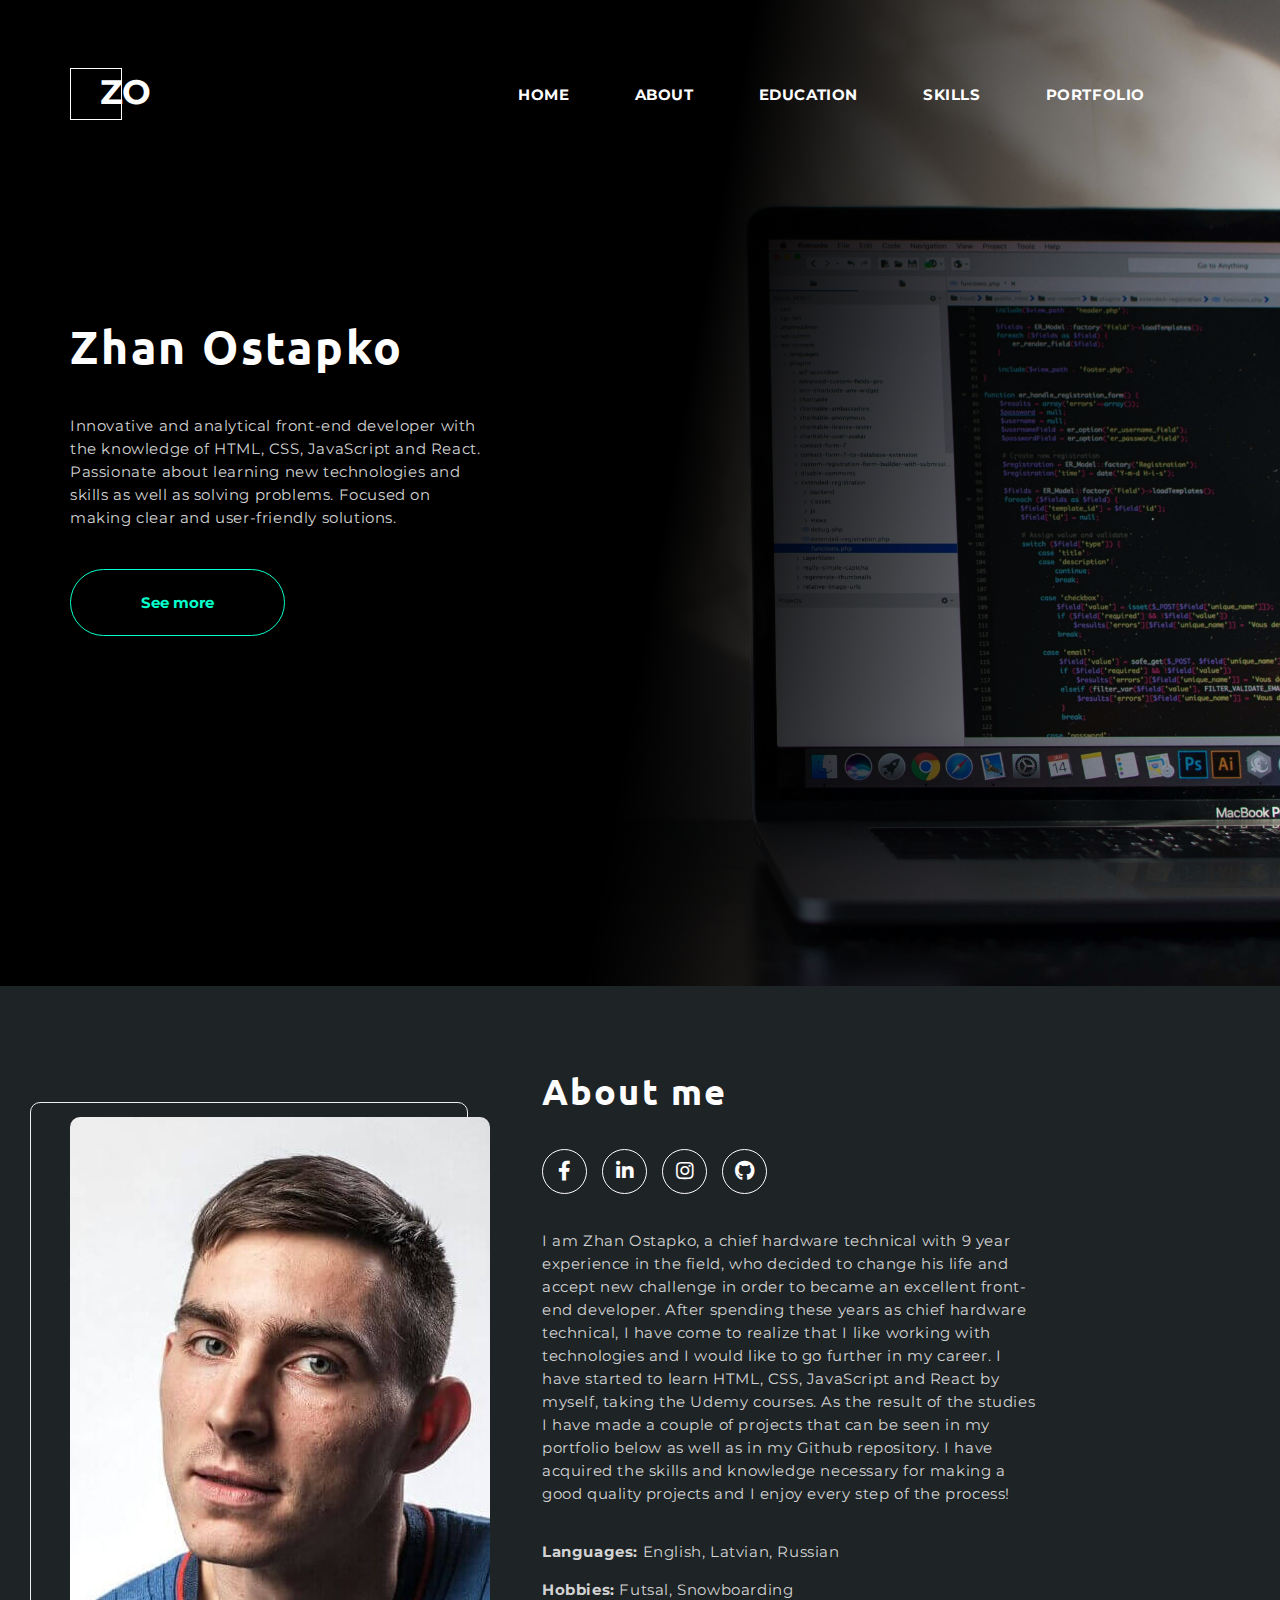
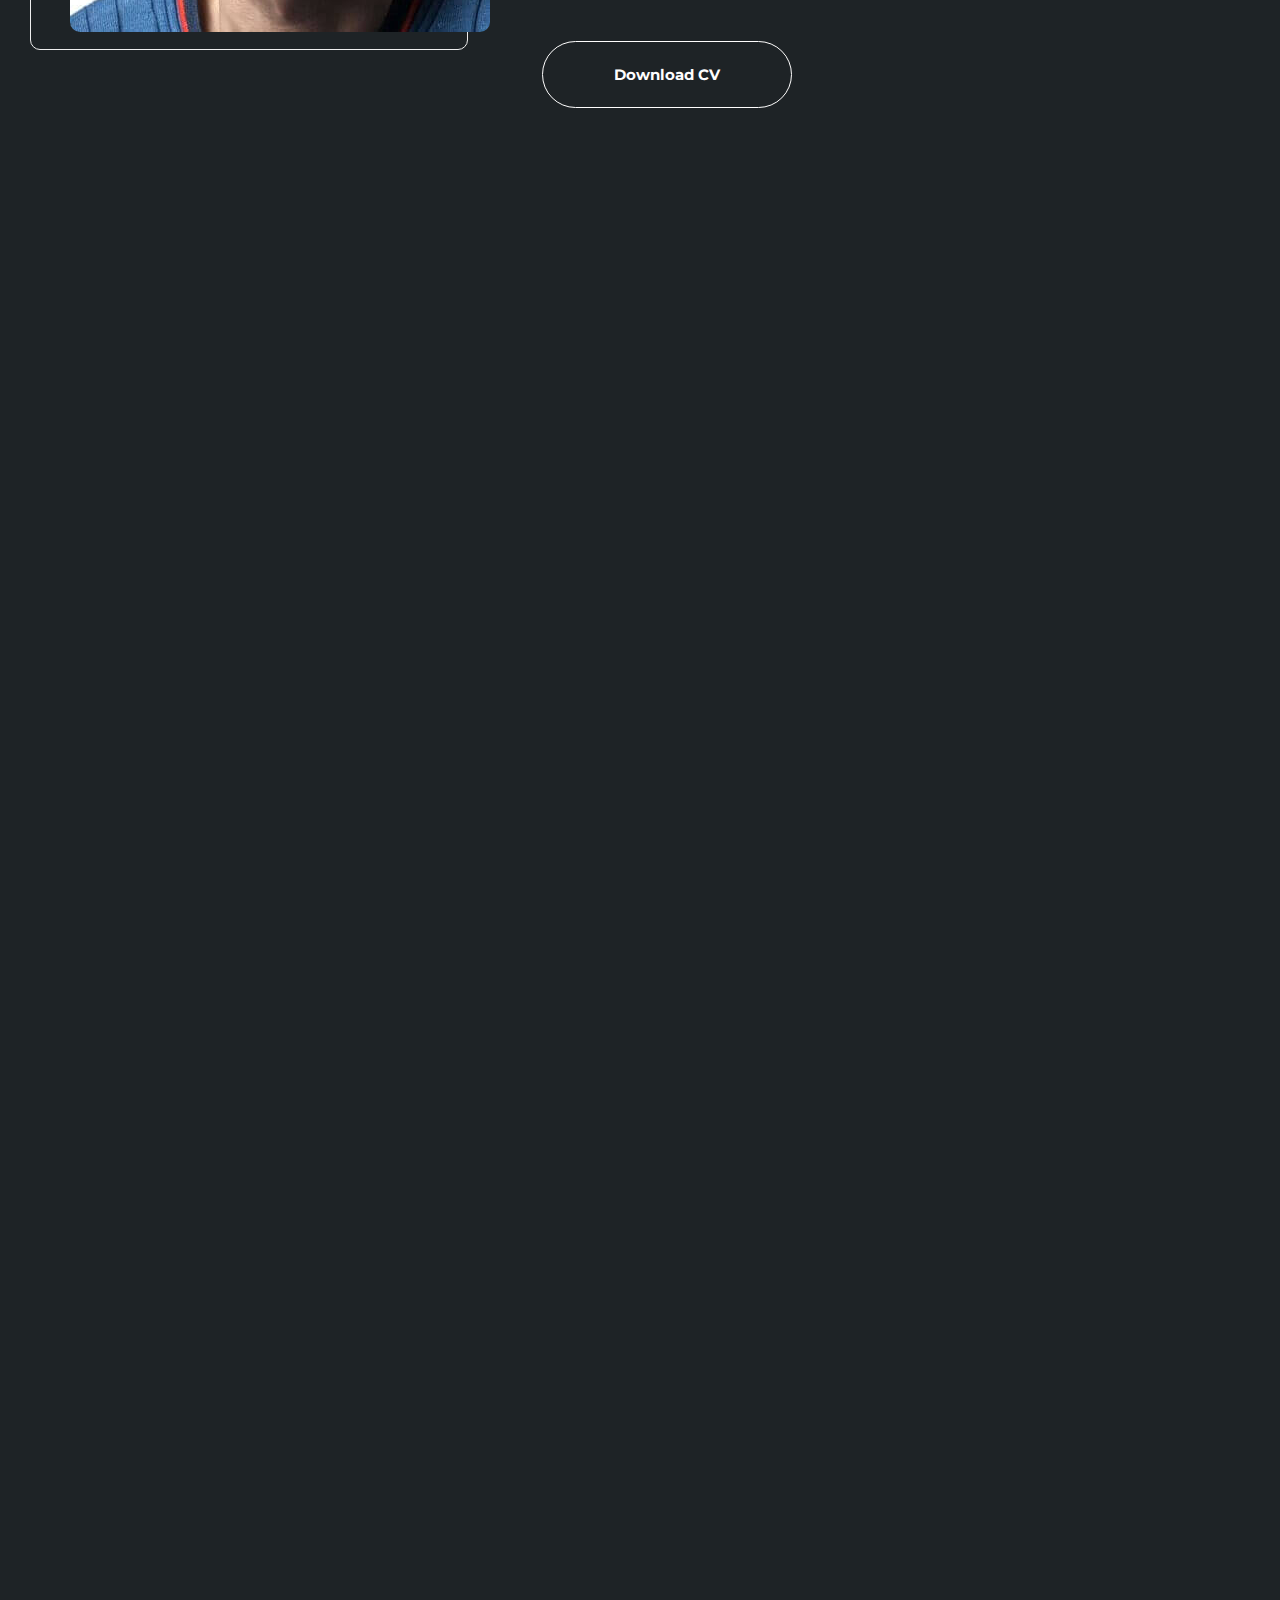
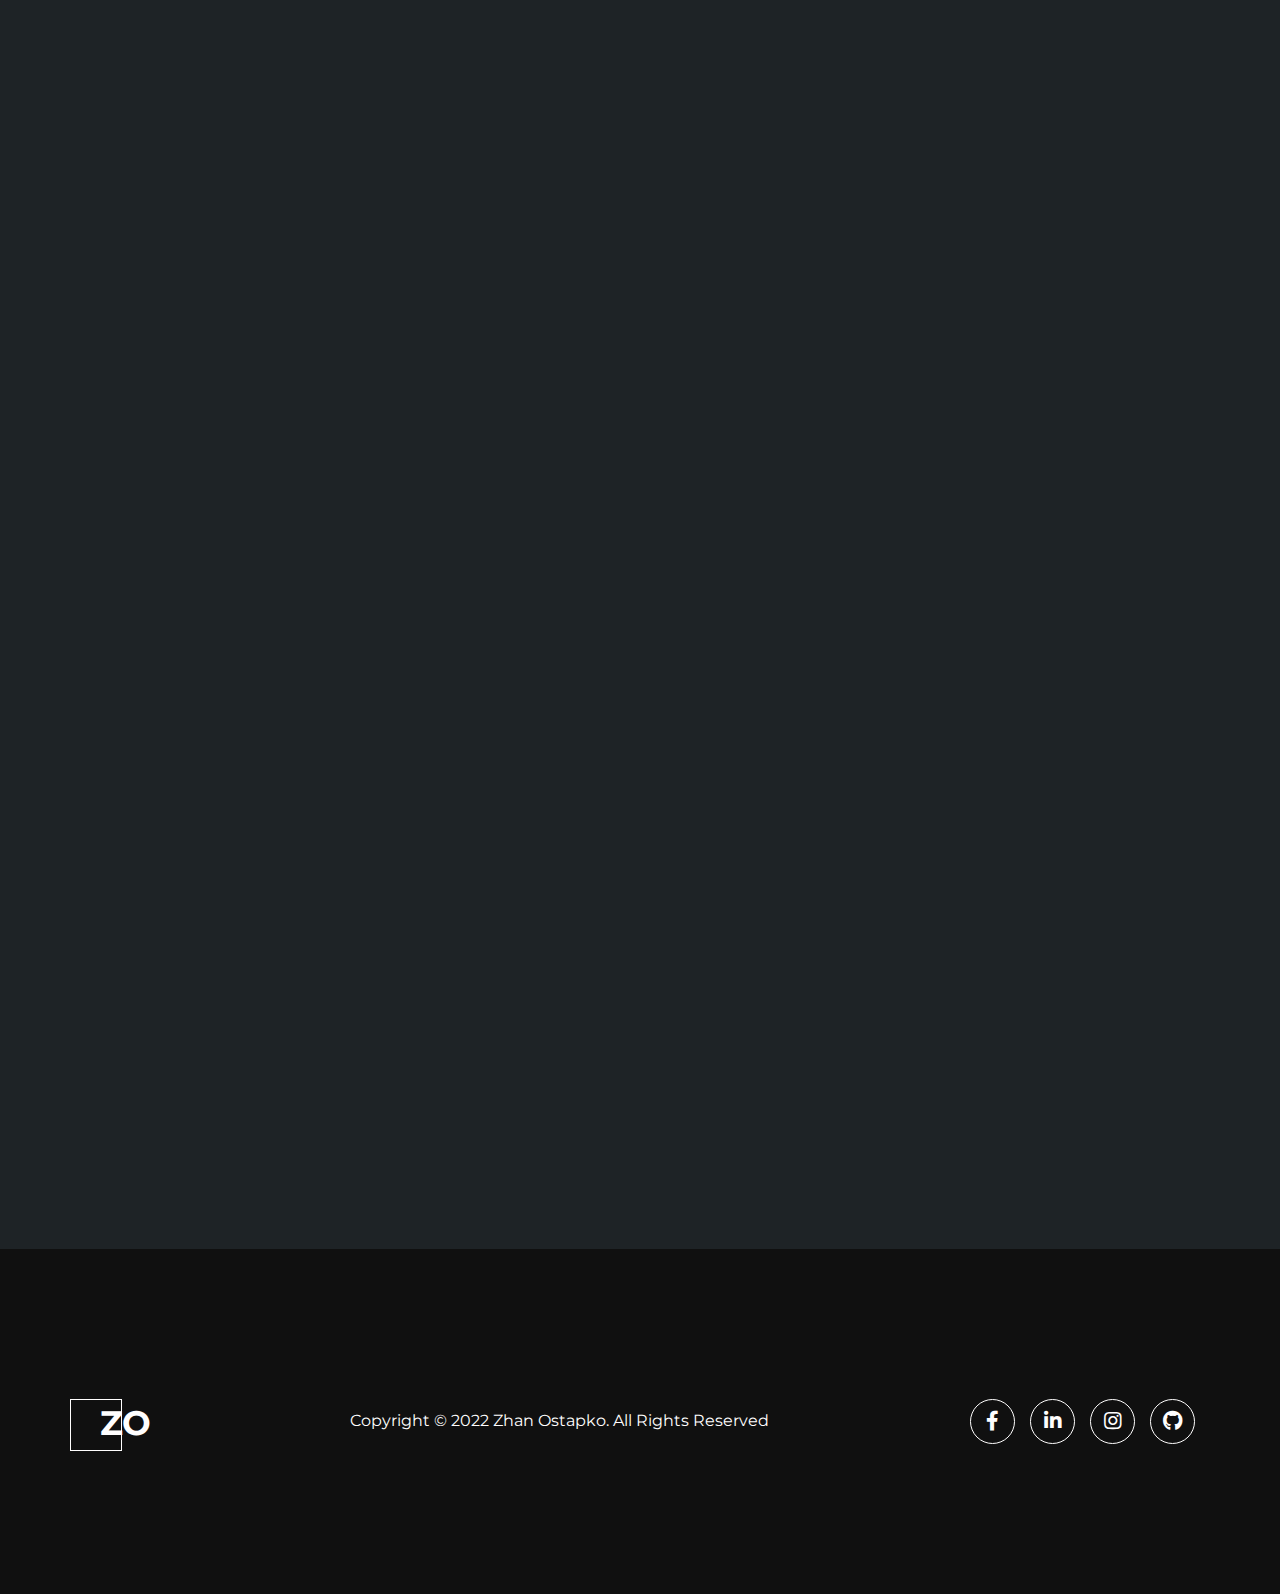
==== commit 123534ba: "project adding" ====
--- a/index.html
+++ b/index.html
@@ -298,7 +298,7 @@
             <div class="skill-text">
               CSS (Cascading Style Sheets) - language used to style an HTML
               document. It allows me to create absolutely any design for your
-              website or application. Everything is limited by your imagination.
+              website or application.
             </div>
           </div>
           <div class="skill-wrapper">
@@ -320,8 +320,8 @@
             <div class="skill-logo"><i class="fab fa-js-square"></i></div>
             <div class="skill-text">
               JavaScript - programming language that allows to make any
-              animation on your website: sliders, modal windows, tabs, receiving
-              data from server and more.
+              animation on your website: sliders, modals, tabs, receiving data
+              from server...
             </div>
           </div>
           <div class="skill-wrapper">
@@ -346,12 +346,19 @@
               to understand. It follows a model-view-controller design pattern.
             </div>
           </div>
-          <div class="skill-wrapper">
+          <!-- <div class="skill-wrapper">
             <div class="skill-logo"><i class="fa fa-database"></i></div>
             <div class="skill-text">
               SQL - (Structured Query Language) is a standardized programming
               language that is used to manage relational databases and perform
               various operations on the data in them.
+            </div>
+          </div> -->
+          <div class="skill-wrapper">
+            <div class="skill-logo"><i class="fa fa-database"></i></div>
+            <div class="skill-text">
+              SQL is a standardized programming language that is used to manage
+              relational databases and perform operations on the data in them.
             </div>
           </div>
         </div>
@@ -371,7 +378,7 @@
                 <div class="project-name">E-shop App</div>
                 <div class="project-descr">
                   Small e-shop app that represents products from DB and allows
-                  simulate an order. Skills used: HTML, CSS, React, GraphQL.
+                  to make an order. Skills used: HTML, CSS, React, GraphQL.
                 </div>
               </div>
             </div></a
--- a/css/style.css
+++ b/css/style.css
@@ -413,6 +413,7 @@
 }
 
 .skill-text {
+  max-height: 110px;
   width: 300px;
   text-align: center;
 }
@@ -490,7 +491,7 @@
   left: 0;
   bottom: 0;
   right: 0;
-  background-color: rgba(30, 35, 38, 0.8);
+  background-color: rgba(30, 35, 38, 0.5);
   opacity: 0;
   display: -webkit-box;
   display: -ms-flexbox;
@@ -592,7 +593,6 @@
 
 .education-institution span {
   margin-left: 13px;
-  font-size: 15px;
 }
 
 .education-institution span::before {
